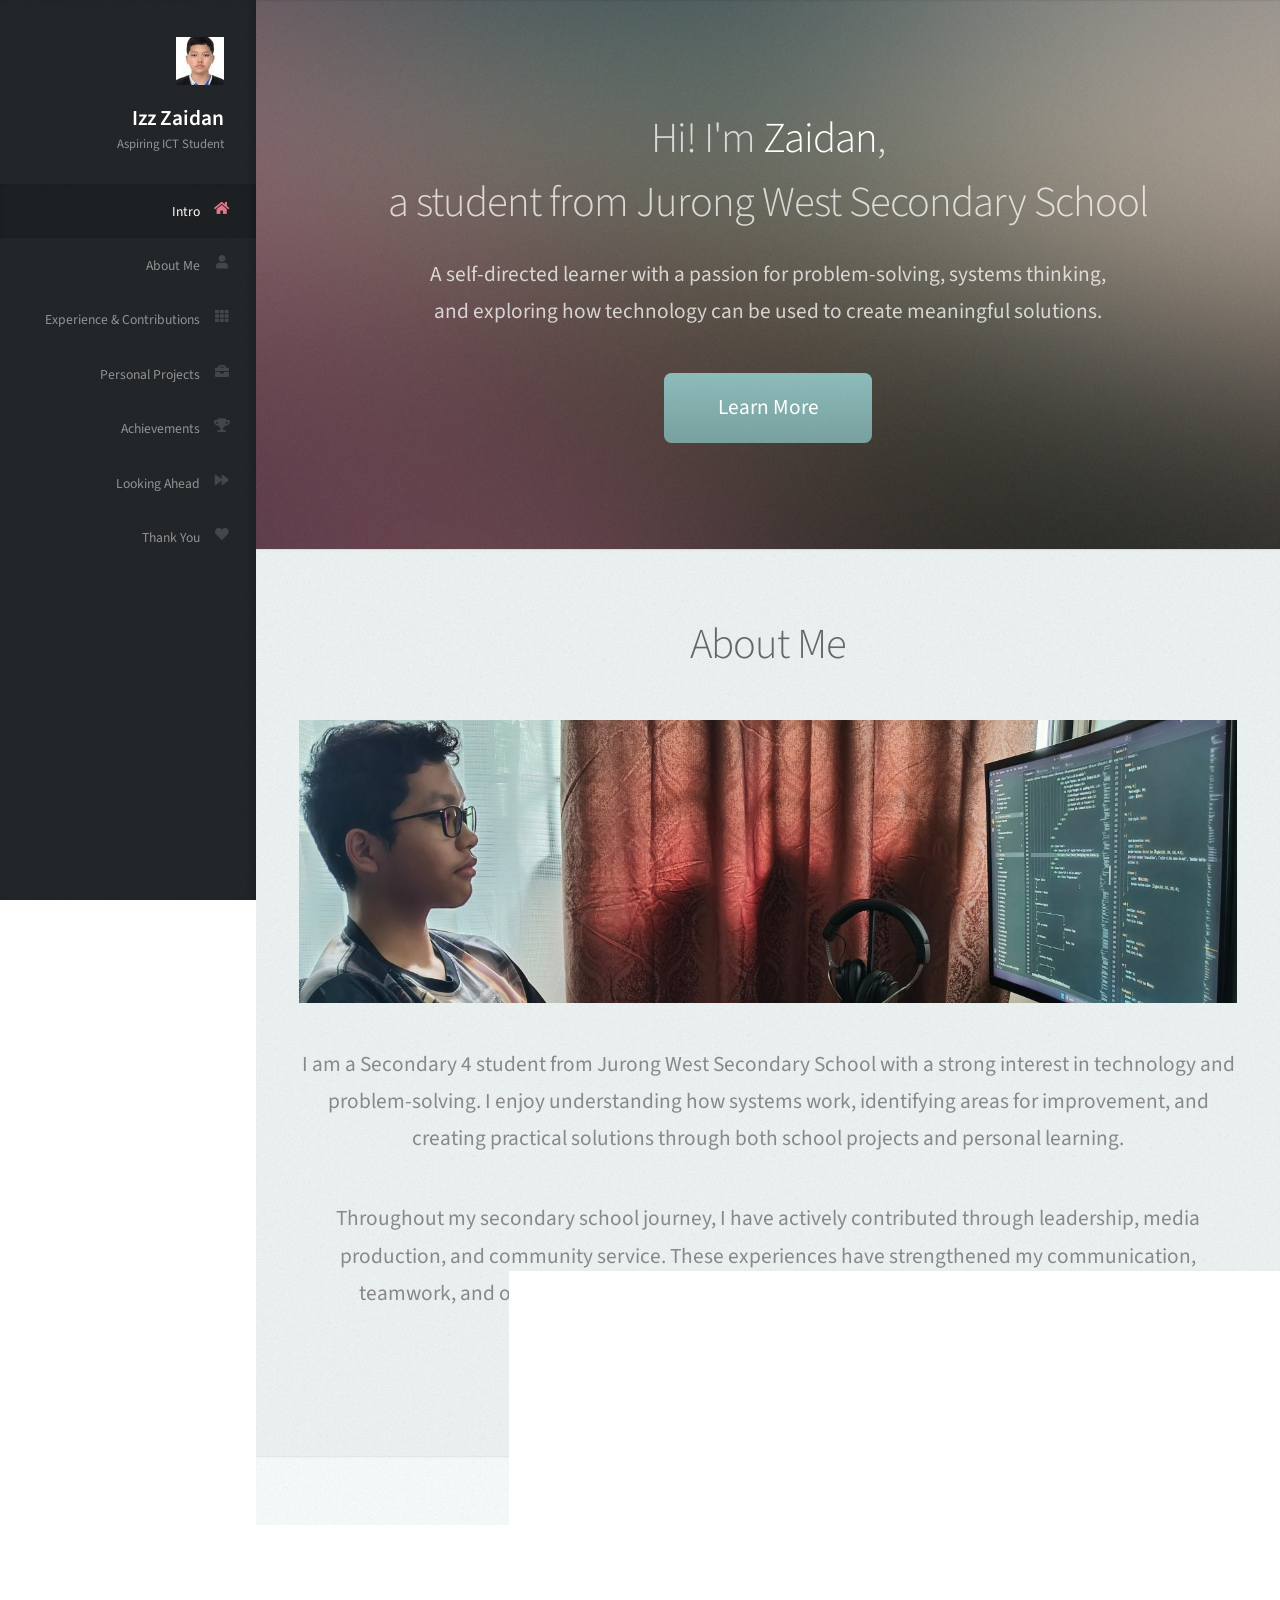
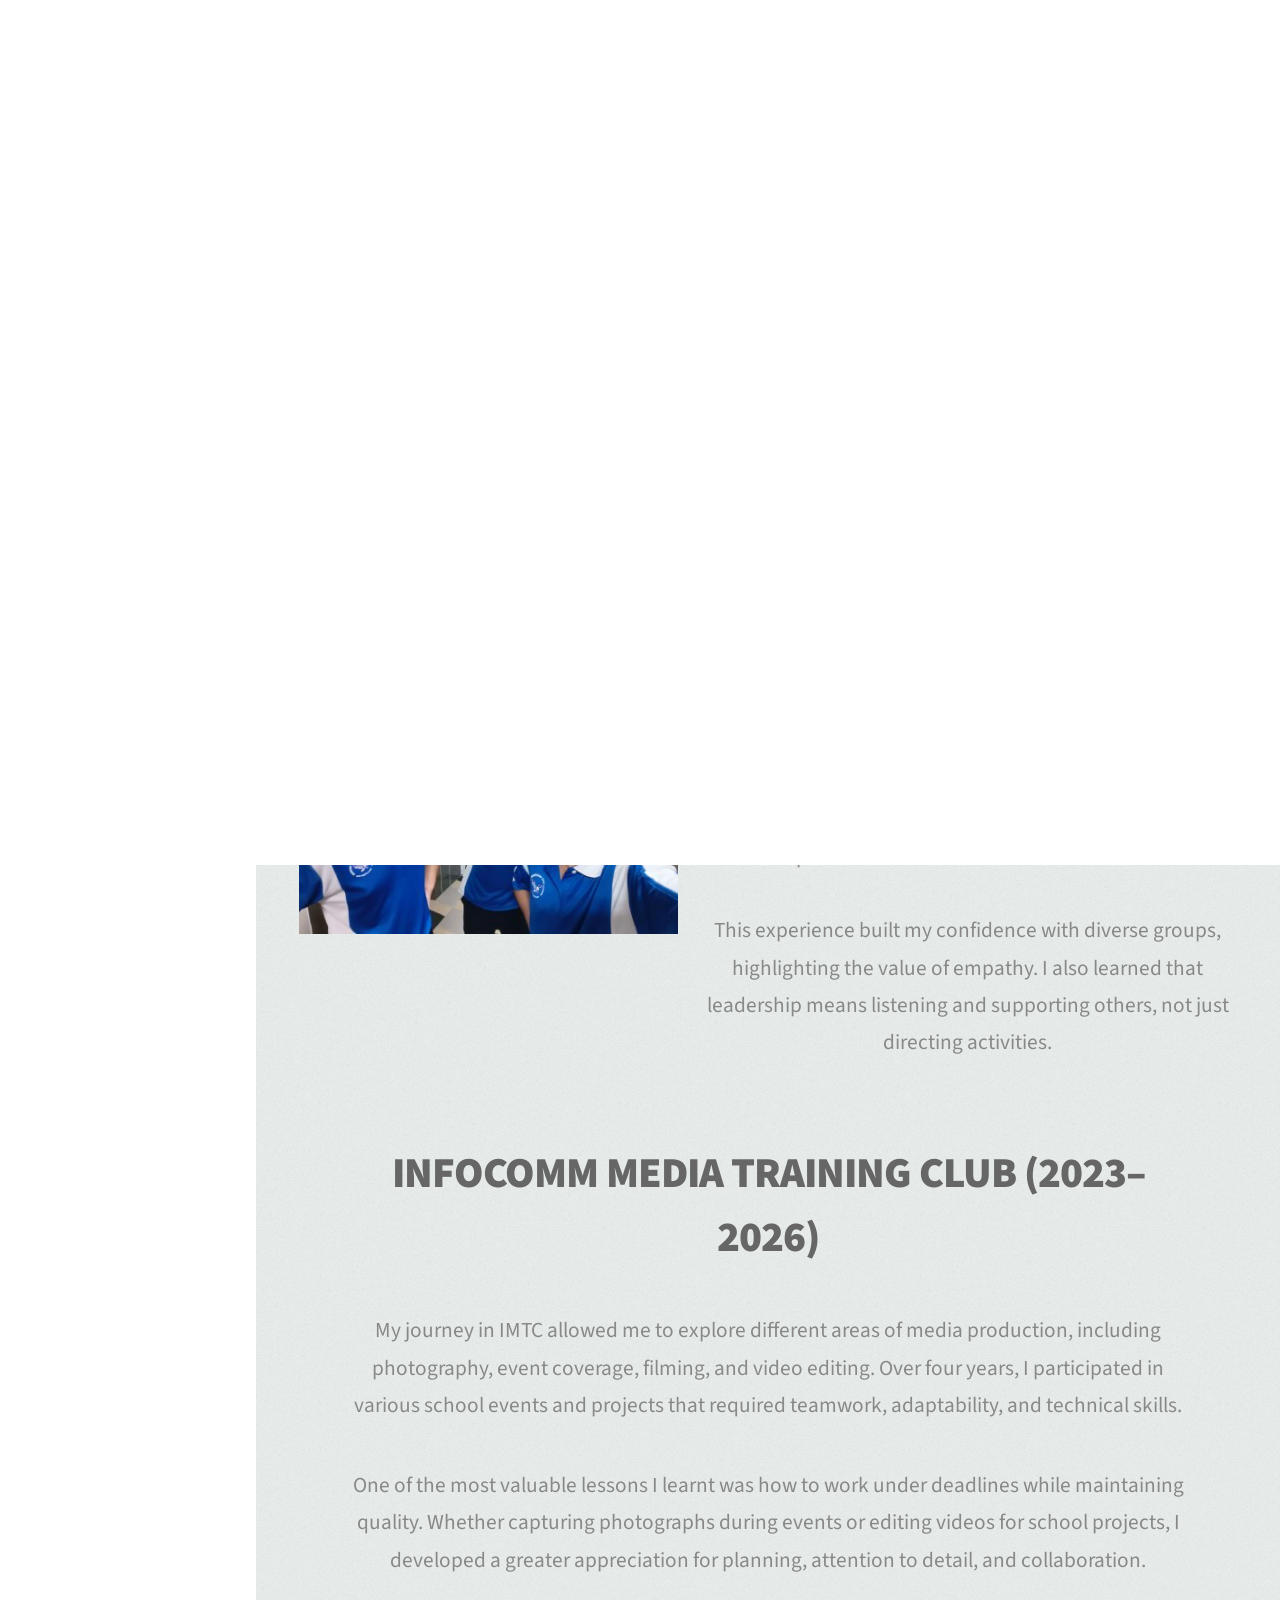
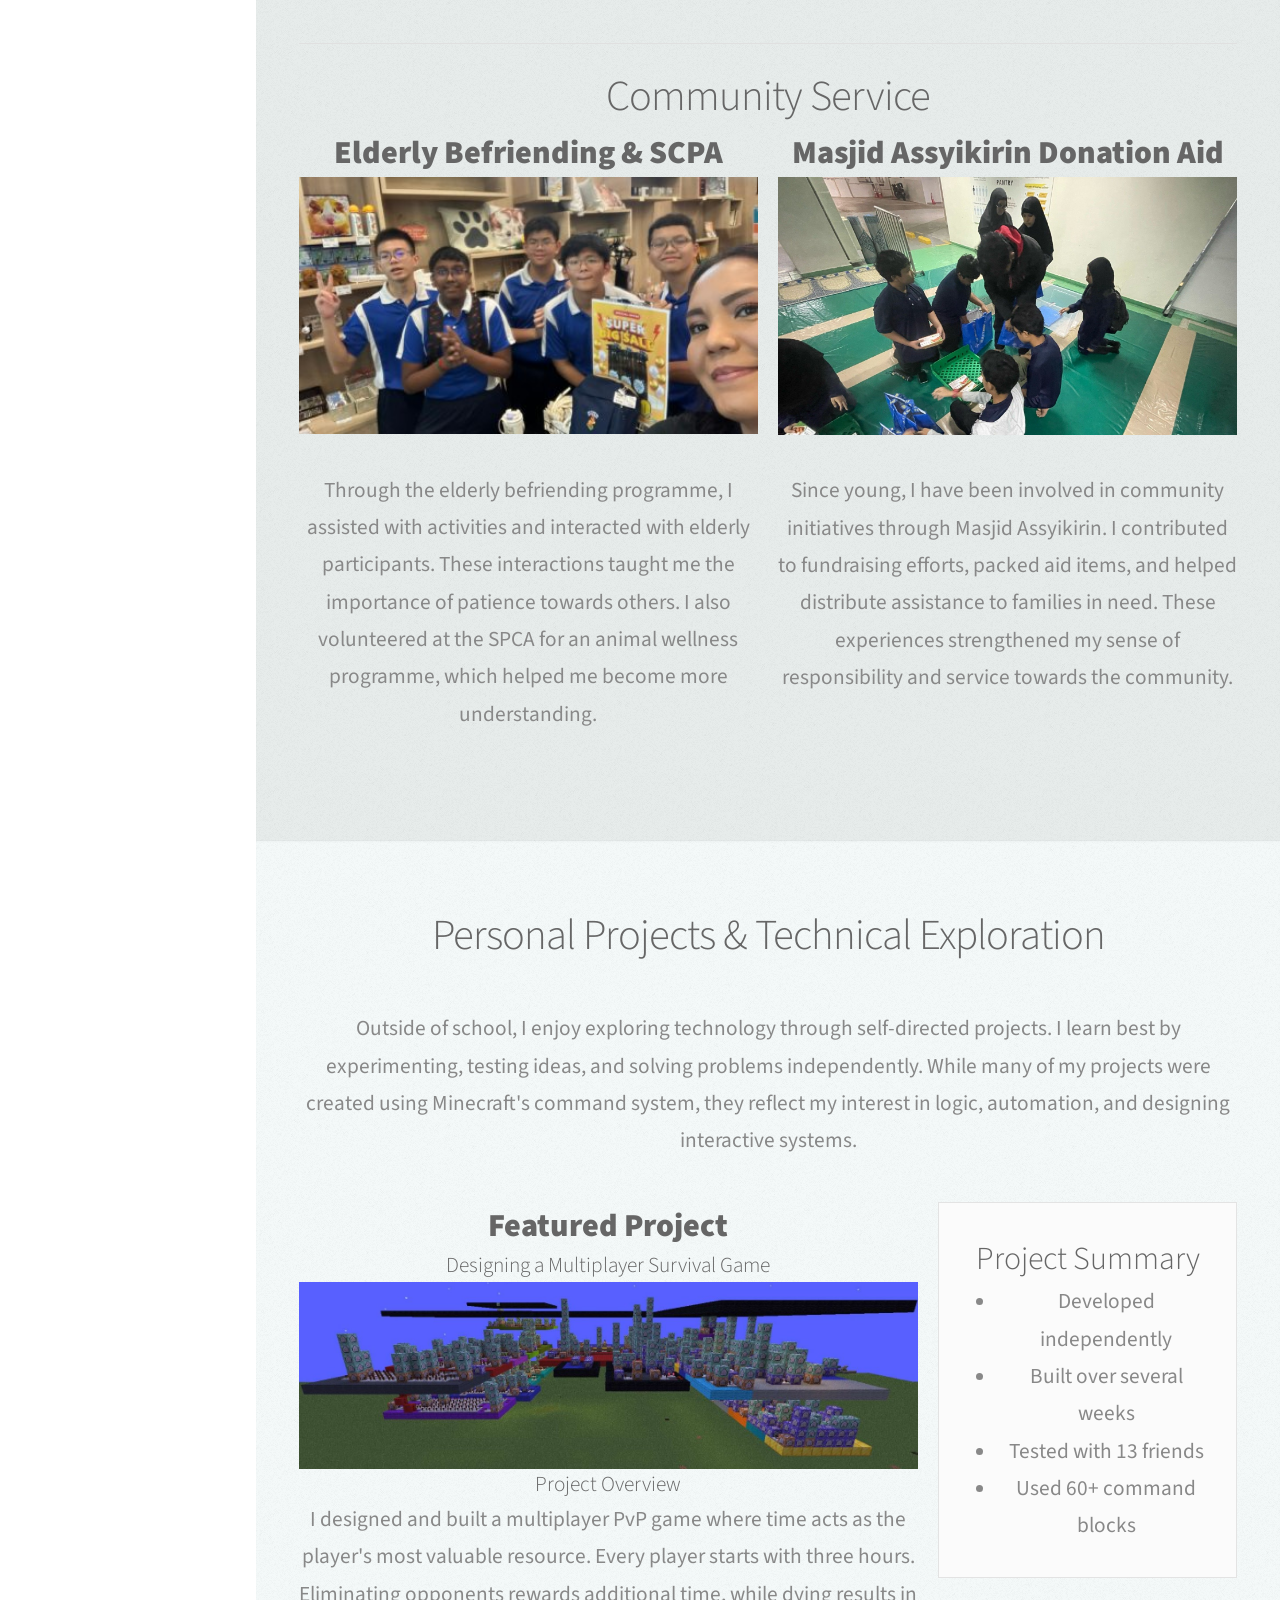
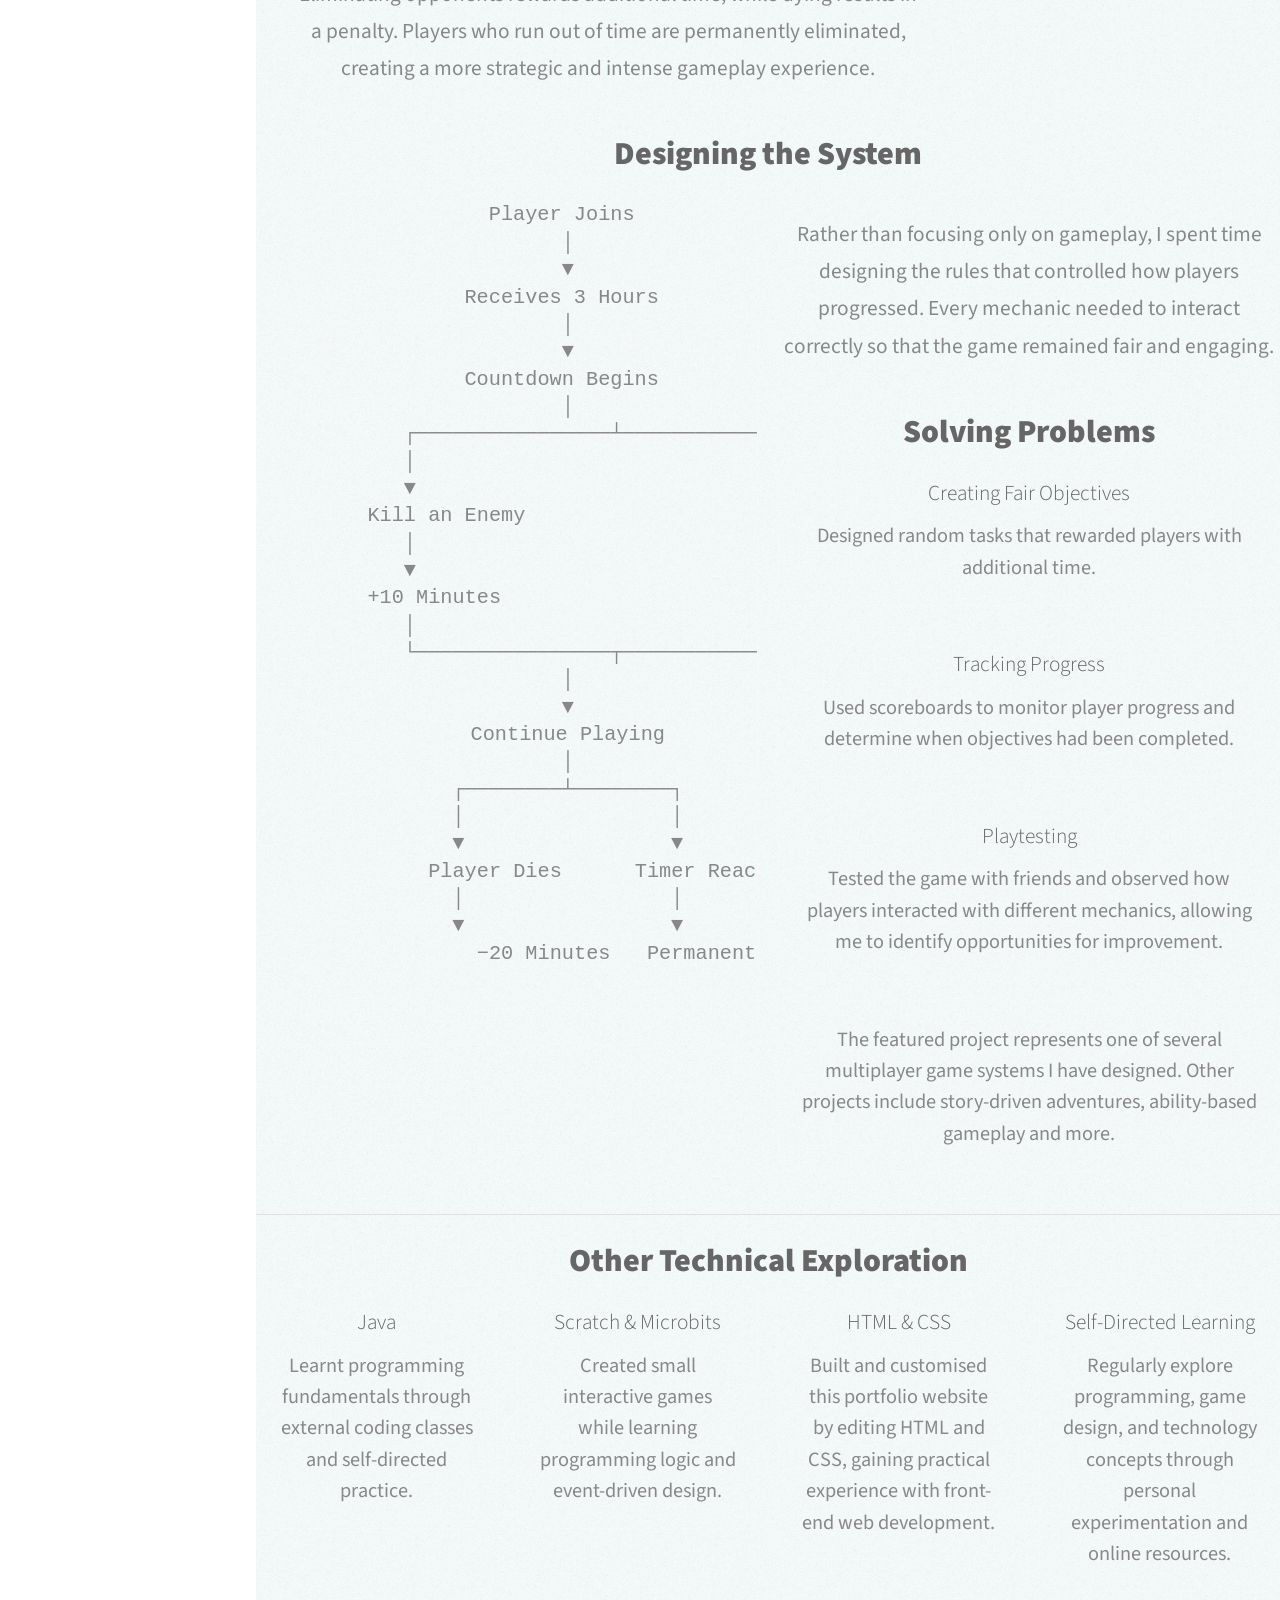
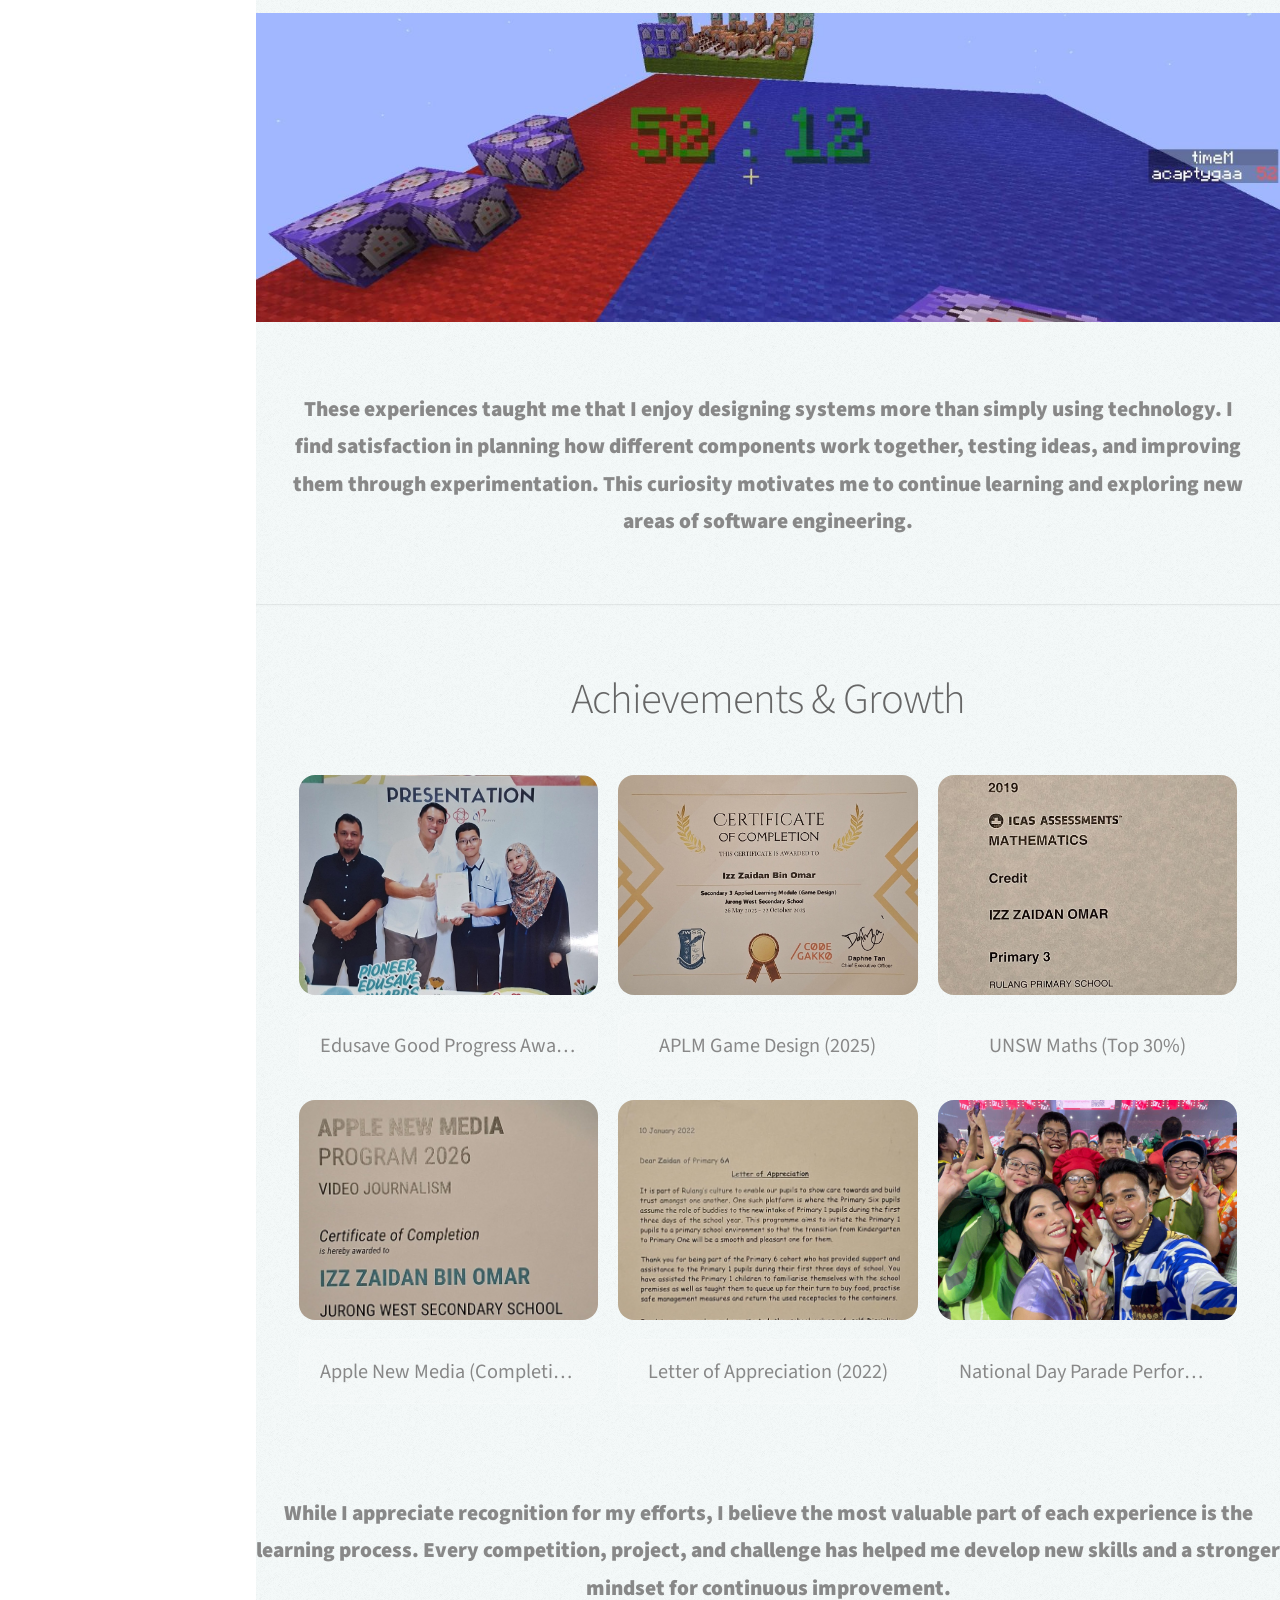
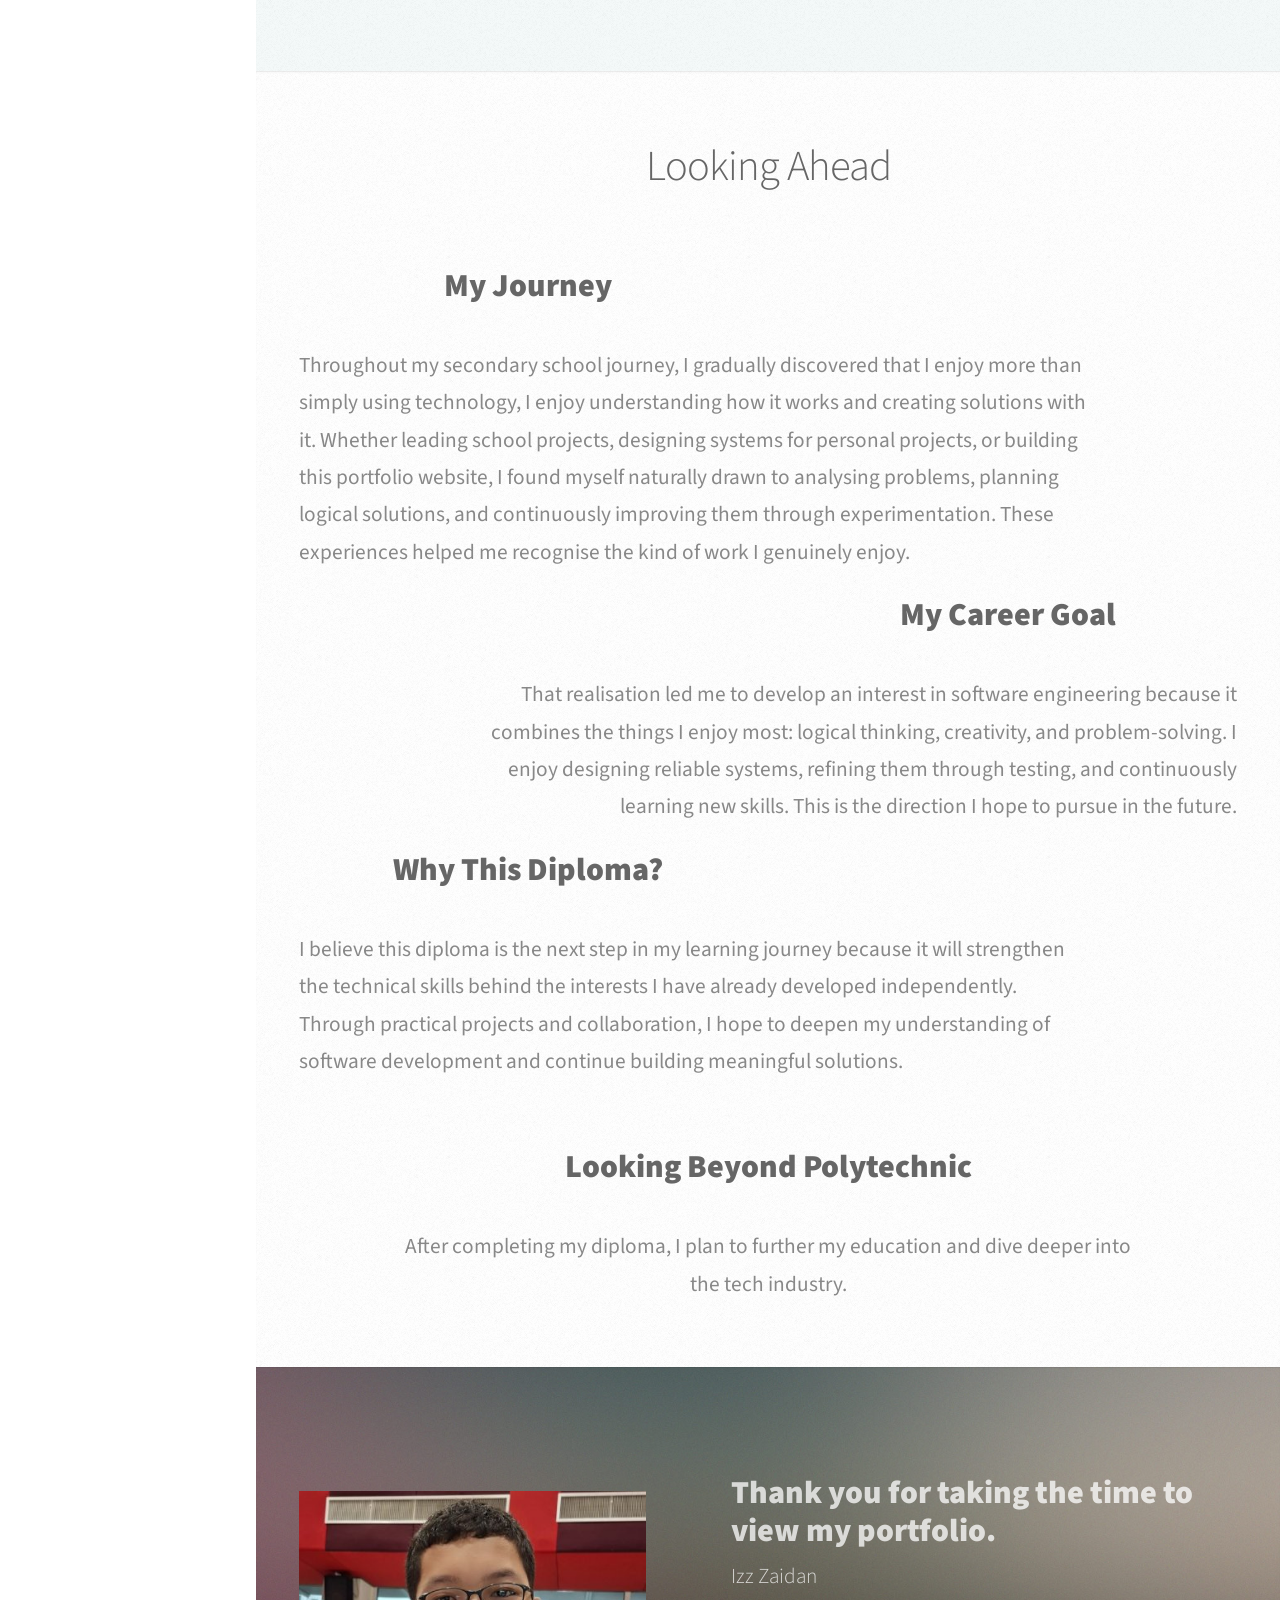
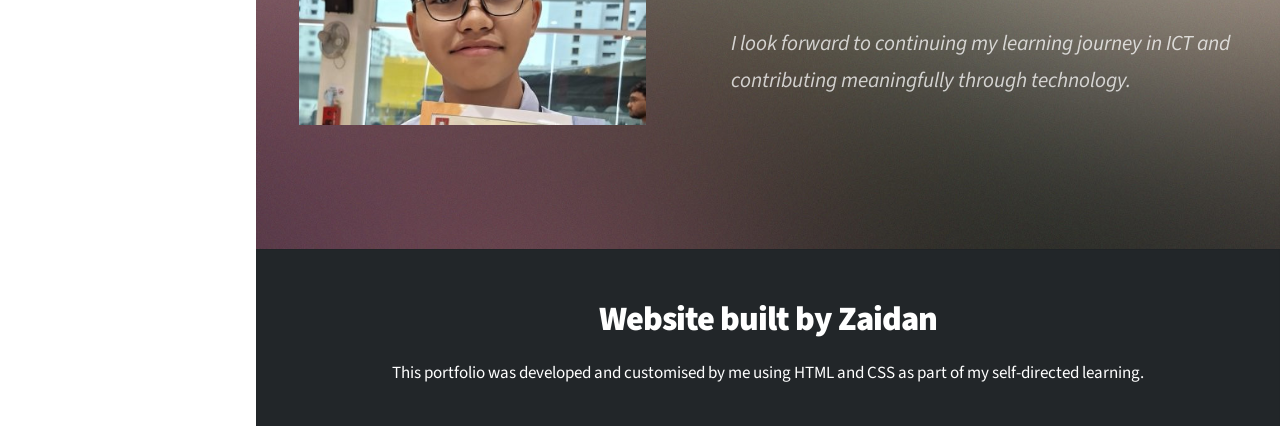
==== index.html @ c5996e10 "Finished" ====
﻿<!DOCTYPE HTML>
<!--
	Prologue by HTML5 UP
	html5up.net | @ajlkn
	Free for personal and commercial use under the CCA 3.0 license (html5up.net/license)
-->
<html>
	<head>
		<title>MY JWSS PORTFOLIO</title>
		<meta charset="utf-8" />
		<meta name="viewport" content="width=device-width, initial-scale=1, user-scalable=no" />
		<link rel="stylesheet" href="assets/css/main.css" />
	</head>
	<body class="is-preload">

		<!-- Header -->
			<div id="header">

				<div class="top">

					<!-- Logo -->
						<div id="logo">
							<span class="image avatar48"><img src="images/avatar.jpg" alt="" /></span>
							<h1 id="title">Izz Zaidan</h1>
							<p>Aspiring ICT Student</p>
						</div>

					<!-- Nav -->
						<nav id="nav">
							<ul>
								<li><a href="#top" id="top-link"><span class="icon solid fa-home">Intro</span></a></li>
								<li><a href="#about" id="about-link"><span class="icon solid fa-user">About Me</span></a></li>
								<li><a href="#experiences" id="experiences-link"><span class="icon solid fa-th">Experience & Contributions</span></a></li>
								<li><a href="#personal-projects" id="personal-projects-link"><span class="icon solid fa-briefcase">Personal Projects</span></a></li>
								<li><a href="#achievements" id="achievements-link"><span class="icon solid fa-trophy">Achievements</span></a></li>
							<li><a href="#why-computing" id="looking-ahead-link"><span class="icon solid fa-forward">Looking Ahead</span></a></li>
							<li><a href="#closing" id="closing-link"><span class="icon solid fa-heart">Thank You</span></a></li>
							</ul>
						</nav>

				</div>

				<div class="bottom">

					<!-- Social Icons -->
						<ul class="icons">
						</ul>

				</div>

			</div>

		<!-- Main -->
			<div id="main">

				<!-- Intro -->
					<section id="top" class="one dark cover">
						<div class="container">

							<header>
								<h2 class="alt">Hi! I'm <strong>Zaidan</strong>,<br /> a student from Jurong West Secondary School</h2>
								
								<p>A self-directed learner with a passion for problem-solving, systems thinking,<br />
								 and exploring how technology can be used to create meaningful solutions.</p>
							</header>

							<footer>
								<a href="#about" class="button scrolly">Learn More</a>
							</footer>

						</div>
					</section>

				<!-- About Me -->
					<section id="about" class="three">
						<div class="container">

							<header>
								<h2>About Me</h2>
							</header>

							<div class="image featured"><img src="images/aboutmee.jpg" alt="" /></div>

							<p>I am a Secondary 4 student from Jurong West Secondary School with a strong interest in technology and problem-solving.
								I enjoy understanding how systems work, identifying areas for improvement, and creating practical solutions
								through both school projects and personal learning.</p>
							<p>Throughout my secondary school journey, I have actively contributed through leadership,
								media production, and community service. These experiences have strengthened my
								communication, teamwork, and organisational skills while reinforcing the importance of
								taking initiative and continuously learning.</p>

						</div>
					</section>

									<!-- Strengths -->
					<section id="My Key Strengths" class="two">
						<div class="container">

							<header>
								<h2>How I Work</h2>
							</header>

							<p>I am a systematic problem solver and systems thinker who enjoys analyzing challenges to optimize processes.
								I actively take initiative, lead collaboratively, and communicate effectively to achieve shared goals.
								As a self-directed learner, I independently pick up new skills and view challenges as opportunities to adapt, grow, and improve.</p>

						<div class="strength-list">
							<div class="strength-card">
								<span class="icon solid fa-lightbulb strength-icon"></span>
								<h3>I Build to Learn</h3>
								<p>I learn best by creating projects rather than simply reading about them. Building games, experimenting with programming, and developing this portfolio have taught me to improve ideas through testing and iteration.</p>
							</div>

							<div class="strength-card">
								<span class="icon solid fa-code strength-icon"></span>
								<h3>Systems Thinking</h3>
								<p>I enjoy breaking complex problems into smaller parts and designing systems where each component works together reliably. This mindset is reflected in both my personal projects and school work.</p>
							</div>

							<div class="strength-card">
								<span class="icon solid fa-users strength-icon"></span>
								<h3>Collaborative Leadership</h3>
								<p>Leading parts of the Anti-Bullying Campaign and serving as a Peer Support Leader taught me that good leadership is about communicating clearly, listening to others, and helping the team succeed.</p>
							</div>

							<div class="strength-card">
								<span class="icon solid fa-book strength-icon"></span>
								<h3>Continuous Learning</h3>
								<p>When something interests me, I enjoy exploring it independently. I continually look for opportunities to expand my skills beyond the classroom.</p>
							</div>
						</div>
					</section>

				<!-- Experiences & Contributions  -->
					<section id="experiences" class="four">
						<div class="container">

							<header>
								<h2>Experiences & Contributions</h2>
							</header>

							<p>Beyond academics, I have actively contributed to my school and
								community through leadership,
								media production, and service initiatives.
								These experiences have strengthened my communication, teamwork,
								and problem-solving skills. </p>

							<div class="row">
								<div class="col-4 col-12-mobile">
									<h3><span class="heavy">Anti-Bullying Campaign</span></h3>
									<p>I contributed end-to-end to this project. My work involved brainstorming, planning
										 and writing the script. <br /><br />
										I took on a leading role
										in acting and filming the scenes, before handling the video editing to refine the footage.
										Finally, I delivered the presentation. <br /> <br />This experience strengthened my leadership and project
										management skills while sharpening my communication and creativity.</p>
								</div>
								<div class="col-8 col-12-mobile">
										<br /><br />
										<video class="image fit" controls>
   									 <source src="images/videos/videopsl.mp4" type="video/mp4">
   									 Your browser does not support the video tag.
									</video>
								</div>
							</div>

							<div class="row">
								<div class="col-5 col-12-mobile">
										<div class="image fit"><img src="images/psls.jpg" alt="" /></div>
								</div>
								<div class="col-7 col-12-mobile">
									<h3><span class="heavy">Peer Support Leader</span></h3>
									<p>As a Peer Support Leader, I organised bonding activities
										and backed well-being initiatives.
										The role involved clear communication,
										boosting participation, and fostering a positive environment
										with classmates.
										<br /><br />
										This experience built my confidence with diverse groups,
										highlighting the value of empathy.
										I also learned that leadership means listening and supporting others,
										not just directing activities. 
								</div>
							</div>

				<!-- IMTC -->
					<section id="imtc" class="two">
						<div class="container">

							<header>
								<br />
								<h2><span class="heavy">INFOCOMM MEDIA TRAINING CLUB (2023–2026)</span></h2>
							</header>

							<p>My journey in IMTC allowed me to explore different areas of media production, including photography, event coverage, filming, and video editing. Over four years, I participated in various school events and projects that required teamwork, adaptability, and technical skills.</p>

							<p>One of the most valuable lessons I learnt was how to work under deadlines while maintaining quality. Whether capturing photographs during events or editing videos for school projects, I developed a greater appreciation for planning, attention to detail, and collaboration.</p>

						</div>
					</section>


							<hr style="margin: 1em 0; border: none; border-top: 1px solid #e0e0e0;" />

							<h2>Community Service</h2>

							<div class="row">
								<div class="col-6 col-12-mobile">
									<h3><span class="heavy">Elderly Befriending & SCPA</span></h3>
										<div class="image fit"><img src="images/scpa.jpg" alt="" /></div>
									<p><br />Through the elderly befriending programme, I assisted with activities and interacted with elderly participants.
										 These interactions taught me the importance of patience towards others. I also volunteered at the SPCA for an animal wellness programme, which helped me become more
										 understanding.</p>
								</div>
								<div class="col-6 col-12-mobile">
									<h3><span class="heavy">Masjid Assyikirin Donation Aid</span></h3>
										<div class="image fit"><img src="images/mad.jpeg" alt="" /></div>
									<p><br />Since young, I have been involved in community initiatives through Masjid Assyikirin. I contributed to fundraising efforts, packed aid items, and helped distribute assistance to families in need. These experiences strengthened my sense of responsibility and service towards the community.</p>
								</div>
							</div>

						</div>
					</section>

				<!-- Personal Projects & Technical Exploration -->
					<section id="personal-projects" class="two">
						<div class="container">

							<header>
								<h2>Personal Projects & Technical Exploration</h2>
							</header>

							<p>Outside of school, I enjoy exploring technology through self-directed projects.
								I learn best by experimenting, testing ideas, and solving problems independently.
								While many of my projects were created using Minecraft's command system, they reflect my interest in logic,
								automation, and designing interactive systems.</p>

							<div class="row">
								<div class="col-8 col-12-mobile">
									<h3><span class="heavy">Featured Project</span></h3>
									<h4>Designing a Multiplayer Survival Game</h4>
										<div class="image fit"><img src="images/featured.jpg" alt="Gameplay screenshot" /></div>
									<h4>Project Overview</h4>
									<p>I designed and built a multiplayer PvP game where time acts as the player's most valuable resource. Every player starts with three hours. Eliminating opponents rewards additional time, while dying results in a penalty. Players who run out of time are permanently eliminated, creating a more strategic and intense gameplay experience.</p>
								</div>
								<div class="col-4 col-12-mobile">
									<div style="border: 1px solid rgba(128,128,128,0.2); padding: 1.5em; background: #fbfbfb;">
										<h3>Project Summary</h3>
										<ul style="margin: 0; padding-left: 1.25em; list-style-type: disc;">
											<li>Developed independently</li>
											<li>Built over several weeks</li>
											<li>Tested with 13 friends</li>
											<li>Used 60+ command blocks</li>
										</ul>
									</div>
								</div>
							</div>

						</div>

						<div class="row">
							<div class="col-12" style="text-align:center;">
								<h3><span class="heavy">Designing the System</span></h3>
							</div>
						</div>
						<div class="row">
							<div class="col-6 col-12-mobile">
								<pre class="diagram-box">
	 Player Joins
	  │
	  ▼
	 Receives 3 Hours
	  │
	  ▼
	 Countdown Begins
	  │
	  ┌────────────────┴────────────────┐
	  │                                 │
	  ▼                                 ▼
       Kill an Enemy                     Complete Task
	  │                                 │
	  ▼                                 ▼
       +10 Minutes                         Bonus Time
	  │                                 │
	  └────────────────┬────────────────┘
          │
          ▼
          Continue Playing
	  │
          ┌────────┴────────┐
	  │                 │
	  ▼                 ▼
	    Player Dies      Timer Reaches 0
	  │                 │
	  ▼                 ▼
	        −20 Minutes   Permanent Elimination

								</pre>
							</div>
							<div class="col-6 col-12-mobile">
								<p><br />Rather than focusing only on gameplay, I spent time designing the rules that controlled how players progressed. Every mechanic needed to interact correctly so that the game remained fair and engaging.</p>
								<h3><span class="heavy">Solving Problems</span></h3>
								<div class="mini-card">
									<h4>Creating Fair Objectives</h4>
									<p>Designed random tasks that rewarded players with additional time.</p>
								</div>
								<div class="mini-card">
									<h4>Tracking Progress</h4>
									<p>Used scoreboards to monitor player progress and determine when objectives had been completed.</p>
								</div>
								<div class="mini-card">
									<h4>Playtesting</h4>
									<p>Tested the game with friends and observed how players interacted with different mechanics, allowing me to identify opportunities for improvement.</p>
								</div>
								<div class="mini-card">
									<p>The featured project represents one of several multiplayer game systems I have designed. Other projects include story-driven adventures, ability-based gameplay and more.</p>
								</div>
							</div>
						</div>
							<hr style="margin: 1em 0; border: none; border-top: 1px solid #e0e0e0;" />
					<div class="row">
						<div class="col-12">
							<h3><span class="heavy">Other Technical Exploration</span></h3>
						</div>
					</div>
					<div class="row">
						<div class="col-3 col-12-mobile">
							<div class="mini-card">
								<h4>Java</h4>
								<p>Learnt programming fundamentals through external coding classes and self-directed practice.</p>
							</div>
						</div>
						<div class="col-3 col-12-mobile">
							<div class="mini-card">
								<h4>Scratch & Microbits   </h4>
								<p>Created small interactive games while learning programming logic and event-driven design.</p>
							</div>
						</div>
						<div class="col-3 col-12-mobile">
							<div class="mini-card">
								<h4>HTML & CSS</h4>
								<p>Built and customised this portfolio website by editing HTML and CSS, gaining practical experience with front-end web development.</p>
							</div>
						</div>
						<div class="col-3 col-12-mobile">
							<div class="mini-card">
								<h4>Self-Directed Learning</h4>
								<p>Regularly explore programming, game design, and technology concepts through personal experimentation and online resources.</p>
							</div>
						</div>
					</div>
					<div class="row">
						<div class="col-12">
							<div class="image fit">
								<img src="images/tech.jpg" alt="Technical exploration placeholder" />
							</div>
							</div>
						</div>
						<div class="row">
							<div class="col-12" style="text-align:center;">
								<br />
								<span class="heavy"><p style="display:inline-block; max-width:970px; text-align:center; margin:1.5em auto 0;">These experiences taught me that I enjoy designing systems more than simply using technology. I find satisfaction in planning how different components work together, testing ideas, and improving them through experimentation. This curiosity motivates me to continue learning and exploring new areas of software engineering.</p></span>
							</div>
						</div>
					</section>

				<!-- Achievements & Recognition -->
					<section id="achievements" class="two">
						<div class="container">

							<header>
								<h2>Achievements & Growth</h2>
							</header>

							<div class="row achievement-row">
								<div class="col-4 col-12-mobile achievement-block">
									<div class="achievement-hero image fit">
										<img src="images/picedu.jpeg" alt="Achievement placeholder" />
									</div>
									<div class="achievement-note">Edusave Good Progress Award (2025)</div>
								</div>
								<div class="col-4 col-12-mobile achievement-block">
									<div class="achievement-hero image fit">
										<img src="images/picaplm.jpeg" alt="Achievement placeholder" />
									</div>
									<div class="achievement-note">APLM Game Design (2025)</div>
								</div>
								<div class="col-4 col-12-mobile achievement-block">
									<div class="achievement-hero image fit">
										<img src="images/unsw.jpeg" alt="Achievement placeholder" />
									</div>
									<div class="achievement-note">UNSW Maths (Top 30%)</div>
								</div>
							</div>

							<div class="row achievement-row">
								<div class="col-4 col-12-mobile achievement-block">
									<div class="achievement-hero image fit">
										<img src="images/APPLE.jpeg" alt="Achievement placeholder" />
									</div>
									<div class="achievement-note">Apple New Media (Completion)</div>
								</div>
								<div class="col-4 col-12-mobile achievement-block">
									<div class="achievement-hero image fit">
										<img src="images/rulang.jpeg" alt="Achievement placeholder" />
									</div>
									<div class="achievement-note">Letter of Appreciation (2022)</div>
								</div>
								<div class="col-4 col-12-mobile achievement-block">
									<div class="achievement-hero image fit">
										<img src="images/picndp.jpg" alt="Achievement placeholder" />
									</div>
									<div class="achievement-note">National Day Parade Performer (2024)</div>
								</div>
							</div>

						</div>
					<br />
					<span class="heavy"><p style="display:inline-block; max-width:1200px; text-align:center; margin:1.5em auto 0;">While I appreciate recognition for my efforts, I believe the most valuable part of each experience is the learning process. Every competition, project, and challenge has helped me develop new skills and a stronger mindset for continuous improvement.</p></span>

					</section>

				<!-- Why Computing? -->
					<section id="why-computing" class="five	">
						<div class="container">

							<header>
								<h2>Looking Ahead</h2>
							</header>

							<div class="row">
								<div class="col-12 col-12-mobile">
							<div class="row" style="margin-top: 0em;">
								<div class="col-6 col-12-mobile" style="text-align: center;">
									<h3><span class="heavy">My Journey</span></h3><br />
								</div>
								<div class="col-6 col-12-mobile"></div>
							</div>
									<p style="text-align: left; margin: 0; width: 85%;">Throughout my secondary school journey, I gradually discovered that
										I enjoy more than simply using technology, I enjoy understanding how
										it works and creating solutions with it. Whether leading school projects,
										 designing systems for personal projects, or building this portfolio website,
										 I found myself naturally drawn to analysing problems, planning logical solutions,
										 and continuously improving them through experimentation. These experiences helped me recognise
										 the kind of work I genuinely enjoy. </p>
								</div>
							</div>

							<!-- 1. Header Row (Kept exactly in its original position) -->
							<div class="row" style="margin-top: 0em;">
								<div class="col-6 col-12-mobile"></div>
								<div class="col-6 col-12-mobile" style="text-align: center;">
									<h3><span class="heavy">My Career Goal</span></h3><br />
								</div>
							</div>

							<div class="row">
								<div class="col-2 col-12-mobile"></div>
								
								<div class="col-10 col-12-mobile">
									<p style="text-align: right; margin: 0 0 0 auto; width: 100%;">
							That realisation led me to develop an interest in software engineering	
							because it combines the things I enjoy most: logical thinking, creativity,
							and problem-solving. I enjoy designing reliable systems, refining them through testing,
							and continuously learning new skills. This is the direction I hope to pursue in the future.
									</p>
								</div>
							</div>
							<div class="row" style="margin-top: 0em;">
								<div class="col-6 col-12-mobile" style="text-align: center;">
									<h3><span class="heavy">Why This Diploma?</span></h3><br />
								</div>
								<div class="col-6 col-12-mobile"></div>
							</div>

							<div class="row">
								<div class="col-12 col-12-mobile">
									<p style="text-align: left; margin: 0; width: 85%;">I believe this diploma is the
										next step in my learning journey because it will strengthen the technical skills
										behind the interests I have already developed independently. Through practical projects
										and collaboration, I hope to deepen my understanding of software development and continue
										building meaningful solutions.</p>
								</div>
							</div>

							<div class="row" style="margin-top: 2em;">
								<div class="col-12 col-12-mobile" style="text-align: center;">
									<h3><span class="heavy">Looking Beyond Polytechnic</span></h3><br />
								</div>
							</div>

							<div class="row">
								<div class="col-12 col-12-mobile" style="text-align: center;">
									<p style="margin: 0 auto; width: 80%;">After completing my diploma, I plan to further my education and dive deeper into the tech industry.
									</p>
								</div>
							</div>

						</div>
					</section>

				<!-- Closing Note -->
				<section id="closing" class="one dark cover">
					<div class="container">
						<div class="row" style="align-items: center;">
							
							<!-- Left Side: Image Column (col-5) -->
							<!-- Using padding-right to create a clean gap between the image and text -->
							<div class="col-5 col-12-mobile" style="padding-right: 1.5em;">
									<div class="image fit"><img src="images/thanks.jpg" alt="Closing placeholder" /></div>
							</div>

							<!-- Right Side: Text Column (col-7) -->
							<!-- Set to text-align: left with padding-left for a clean layout layout look -->
							<div class="col-7 col-12-mobile" style="text-align: left; padding-left: 2.5em;">
								<h3 style="line-height: 1.2; margin: 0;"><span class="heavy">Thank you for taking the time to view my portfolio.</span></h3>
								<h4 style="margin-top: 0.5em;">Izz Zaidan</h4>
								<p style="margin-top: 1.5em; font-style: italic;">I look forward to continuing my learning journey in ICT and contributing meaningfully through technology.</p>
							</div>
						</div>
					</div>
				</section>

			
				<!-- Footer -->
<!-- Added inline padding styles directly to the footer wrapper to force the gap to shrink -->
<!-- background-color changes the wrapper box; color changes the text elements inside it -->
<div id="footer" style="background-color: #222629 !important; color: #ffffff !important; padding-top: 3em; padding-bottom: 2em !important; margin: 0;">

	<!-- Credits -->
	<div class="container" style="padding: 0; margin: 0 auto;">
		<ul class="credits" style="margin: 0; padding: 0; list-style: none; text-align: center;">
			<li style="margin: 0; padding: 0;">
				<!-- Inherits the parent color automatically -->
				<h2 style="color: inherit; margin: 0 0 0.4em 0; line-height: 1.2;"><span class="heavy">Website built by Zaidan</span></h2>
				<p style="color: inherit; margin: 0; padding: 0;">This portfolio was developed and customised by me using HTML and CSS as part of my self-directed learning.</p>
			</li>
		</ul>
	</div>

</div>


			</div>

		<!-- Scripts -->
			<script src="assets/js/jquery.min.js"></script>
			<script src="assets/js/jquery.scrolly.min.js"></script>
			<script src="assets/js/jquery.scrollex.min.js"></script>
			<script src="assets/js/browser.min.js"></script>
			<script src="assets/js/breakpoints.min.js"></script>
			<script src="assets/js/util.js"></script>
			<script src="assets/js/main.js"></script>

	</body>
</html>
---- assets/css/main.css ----
@import url("fontawesome-all.min.css");
@import url("https://fonts.googleapis.com/css?family=Source+Sans+Pro:300,300italic,400,600");

/*
	Prologue by HTML5 UP
	html5up.net | @ajlkn
	Free for personal and commercial use under the CCA 3.0 license (html5up.net/license)
*/

html, body, div, span, applet, object,
iframe, h1, h2, h3, h4, h5, h6, p, blockquote,
pre, a, abbr, acronym, address, big, cite,
code, del, dfn, em, img, ins, kbd, q, s, samp,
small, strike, strong, sub, sup, tt, var, b,
u, i, center, dl, dt, dd, ol, ul, li, fieldset,
form, label, legend, table, caption, tbody,
tfoot, thead, tr, th, td, article, aside,
canvas, details, embed, figure, figcaption,
footer, header, hgroup, menu, nav, output, ruby,
section, summary, time, mark, audio, video {
	margin: 0;
	padding: 0;
	border: 0;
	font-size: 100%;
	font: inherit;
	vertical-align: baseline;}

article, aside, details, figcaption, figure,
footer, header, hgroup, menu, nav, section {
	display: block;}

body {
	line-height: 1;
}

ol, ul {
	list-style: none;
}

blockquote, q {
	quotes: none;
}

	blockquote:before, blockquote:after, q:before, q:after {
		content: '';
		content: none;
	}

table {
	border-collapse: collapse;
	border-spacing: 0;
}

body {
	-webkit-text-size-adjust: none;
}

mark {
	background-color: transparent;
	color: inherit;
}

input::-moz-focus-inner {
	border: 0;
	padding: 0;
}

input, select, textarea {
	-moz-appearance: none;
	-webkit-appearance: none;
	-ms-appearance: none;
	appearance: none;
}

/* Basic */

	html {
		box-sizing: border-box;
	}

	*, *:before, *:after {
		box-sizing: inherit;
	}
	

	body {
		background: #fff;
		font-family: 'Source Sans Pro', sans-serif;
		font-size: 19pt;
		font-weight: 400;
		line-height: 1.75em;
		color: #888;
	}

		body.is-preload *, body.is-preload *:before, body.is-preload *:after {
			-moz-animation: none !important;
			-webkit-animation: none !important;
			-ms-animation: none !important;
			animation: none !important;
			-moz-transition: none !important;
			-webkit-transition: none !important;
			-ms-transition: none !important;
			transition: none !important;
		}

	input, textarea, select {
		font-family: 'Source Sans Pro', sans-serif;
		font-size: 19pt;
		font-weight: 300;
		line-height: 1.75em;
		color: #888;
	}

	h1, h2, h3, h4, h5, h6 {
		font-weight: 300;
		color: #666;
		line-height: 1.5em;
	}

	h1 a, h2 a, h3 a, h4 a, h5 a, h6 a {
		color: inherit;
		text-decoration: none;
	}

		h1 a strong, h2 a strong, h3 a strong, h4 a strong, h5 a strong, h6 a strong {
			color: #333;
		}

	h2 {
		font-size: 2em;
		letter-spacing: -1px;
	}

		h2.alt {
			color: #888;
		}

			h2.alt strong {
				color: #666;
			}

	h3 {
		font-size: 1.5em;
	}

	header {
		margin: 0 0 2em 0;
	}

		header > p {
			margin: 1em 0 0 0;
		}

	footer {
		margin: 2em 0 0 0;
	}

	strong, b {
		font-weight: 300;
		color: #666;
	}

	.heavy {
		font-weight: 900;
	}

	.diagram-box {
		font-family: "Source Code Pro", monospace;
		font-size: 0.95em;
		white-space: pre;
		line-height: 1.35;
		background: rgba(255,255,255,0.08);
		border: 1px solid rgba(255,255,255,0.12);
		padding: 1.1em 1.25em;
		border-radius: 0.75em;
		overflow-x: auto;
		margin: 0 0 1em 0;
	}

	.mini-card {
		background: rgba(255,255,255,0.08);
		border: 1px solid rgba(255,255,255,0.12);
		border-radius: 0.75em;
		padding: 1em;
		margin-bottom: 1em;
	}

	.mini-card h4 {
		margin: 0 0 0.5em 0;
		font-size: 1em;
	}

	.strength-list {
		display: flex;
		flex-direction: column;
		gap: 1.25em;
		margin-top: 1.5em;
	}

	.strength-card {
		background: rgba(255,255,255,0.06);
		border: 1px solid rgba(255,255,255,0.14);
		border-radius: 0.9em;
		padding: 0.95em 1.25em;
		box-shadow: 0 0.075em 0.25em rgba(0,0,0,0.05);
		min-height: 0;
	}

	.strength-card h3 {
		margin: 0.45em 0 0.55em 0;
		font-size: 1.05em;
	}

	.strength-card p {
		margin: 0;
		font-size: 0.95em;
		line-height: 1.55;
		max-width: 100%;
	}

	.strength-icon {
		display: inline-block;
		font-size: 1.4em;
		line-height: 1;
		margin-bottom: 0.45em;
	}

	.mini-card p {
		margin: 0;
		font-size: 0.95em;
		line-height: 1.55;
	}

	.achievement-row {
		margin: 0 0 1em 0;
	}

	.achievement-block {
		padding: 0 1em;
		display: flex;
		flex-direction: column;
		justify-content: flex-start;
	}

	.achievement-hero img {
		height: 220px;
		width: 100%;
		object-fit: cover;
		border-radius: 0.75em;
	}

	.achievement-note {
		background: rgba(255,255,255,0.12);
		border: 1px solid rgba(255,255,255,0.18);
		border-radius: 0.85em;
		padding: 0.85em 1em;
		margin: 0.9em 0 0;
		width: 100%;
		font-size: 0.95em;
		line-height: 1.45;
		text-align: center;
	}

	.achievement-note {
		white-space: nowrap;
		overflow: hidden;
		text-overflow: ellipsis;
	}

	em, i {
		font-style: italic;
	}

	a {
		text-decoration: none;
		color: inherit;
		border-bottom: dotted 1px rgba(128, 128, 128, 0.5);
		-moz-transition: color 0.35s ease-in-out, border-bottom-color 0.35s ease-in-out;
		-webkit-transition: color 0.35s ease-in-out, border-bottom-color 0.35s ease-in-out;
		-ms-transition: color 0.35s ease-in-out, border-bottom-color 0.35s ease-in-out;
		transition: color 0.35s ease-in-out, border-bottom-color 0.35s ease-in-out;
		outline: 0;
	}

		a:hover {
			color: #E27689;
			border-bottom-color: rgba(255, 255, 255, 0);
		}

	.inline-link {
		color: #4a89dc;
		text-decoration: underline;
		border-bottom: none;
		font-weight: 600;
	}

	.inline-link:hover {
		color: #2f6fc4;
		border-bottom: none;
	}

	sub {
		position: relative;
		top: 0.5em;
		font-size: 0.8em;
	}

	sup {
		position: relative;
		top: -0.5em;
		font-size: 0.8em;
	}

	hr {
		border: 0;
		border-top: solid 1px #ddd;
	}

	blockquote {
		border-left: solid 0.5em #ddd;
		padding: 1em 0 1em 2em;
		font-style: italic;
	}

	p, ul, ol, dl, table {
		margin-bottom: 2em;
	}

	br.clear {
		clear: both;
	}

/* Container */

	.container {
		margin: 0 auto;
		max-width: 100%;
		width: 1400px;
	}

		@media screen and (min-width: 961px) and (max-width: 1880px) {

			.container {
				width: 1200px;
			}

		}

		@media screen and (min-width: 961px) and (max-width: 1620px) {

			.container {
				width: 960px;
			}

		}

		@media screen and (min-width: 961px) and (max-width: 1320px) {

			.container {
				width: 100%;
			}

		}

		@media screen and (max-width: 960px) {

			.container {
				width: 100%;
			}

		}

		@media screen and (max-width: 736px) {

			.container {
				width: 100%;
			}

		}

/* Row */

	.row {
		display: flex;
		flex-wrap: wrap;
		box-sizing: border-box;
		align-items: stretch;
	}

		.row > * {
			box-sizing: border-box;
		}

		.row.gtr-uniform > * > :last-child {
			margin-bottom: 0;
		}

		.row.aln-left {
			justify-content: flex-start;
		}

		.row.aln-center {
			justify-content: center;
		}

		.row.aln-right {
			justify-content: flex-end;
		}

		.row.aln-top {
			align-items: flex-start;
		}

		.row.aln-middle {
			align-items: center;
		}

		.row.aln-bottom {
			align-items: flex-end;
		}

		.row > .imp {
			order: -1;
		}

		.row > .col-1 {
			width: 8.33333%;
		}

		.row > .off-1 {
			margin-left: 8.33333%;
		}

		.row > .col-2 {
			width: 16.66667%;
		}

		.row > .off-2 {
			margin-left: 16.66667%;
		}

		.row > .col-3 {
			width: 25%;
		}

		.row > .off-3 {
			margin-left: 25%;
		}

		.row > .col-4 {
			width: 33.33333%;
		}

		.row > .off-4 {
			margin-left: 33.33333%;
		}

		.row > .col-5 {
			width: 41.66667%;
		}

		.row > .off-5 {
			margin-left: 41.66667%;
		}

		.row > .col-6 {
			width: 50%;
		}

		.row > .off-6 {
			margin-left: 50%;
		}

		.row > .col-7 {
			width: 58.33333%;
		}

		.row > .off-7 {
			margin-left: 58.33333%;
		}

		.row > .col-8 {
			width: 66.66667%;
		}

		.row > .off-8 {
			margin-left: 66.66667%;
		}

		.row > .col-9 {
			width: 75%;
		}

		.row > .off-9 {
			margin-left: 75%;
		}

		.row > .col-10 {
			width: 83.33333%;
		}

		.row > .off-10 {
			margin-left: 83.33333%;
		}

		.row > .col-11 {
			width: 91.66667%;
		}

		.row > .off-11 {
			margin-left: 91.66667%;
		}

		.row > .col-12 {
			width: 100%;
		}

		.row > .off-12 {
			margin-left: 100%;
		}

		.row.gtr-0 {
			margin-top: 0px;
			margin-left: 0px;
		}

			.row.gtr-0 > * {
				padding: 0px 0 0 0px;
			}

			.row.gtr-0.gtr-uniform {
				margin-top: 0px;
			}

				.row.gtr-0.gtr-uniform > * {
					padding-top: 0px;
				}

		.row.gtr-25 {
			margin-top: -10px;
			margin-left: -10px;
		}

			.row.gtr-25 > * {
				padding: 10px 0 0 10px;
			}

			.row.gtr-25.gtr-uniform {
				margin-top: -10px;
			}

				.row.gtr-25.gtr-uniform > * {
					padding-top: 10px;
				}

		.row.gtr-50 {
			margin-top: -20px;
			margin-left: -20px;
		}

			.row.gtr-50 > * {
				padding: 20px 0 0 20px;
			}

			.row.gtr-50.gtr-uniform {
				margin-top: -20px;
			}

				.row.gtr-50.gtr-uniform > * {
					padding-top: 20px;
				}

		.row {
			margin-top: -40px;
			margin-left: -40px;
		}

			.row > * {
				padding: 40px 0 0 40px;
			}

			.row.gtr-uniform {
				margin-top: -40px;
			}

				.row.gtr-uniform > * {
					padding-top: 40px;
				}

		.row.gtr-150 {
			margin-top: -60px;
			margin-left: -60px;
		}

			.row.gtr-150 > * {
				padding: 60px 0 0 60px;
			}

			.row.gtr-150.gtr-uniform {
				margin-top: -60px;
			}

				.row.gtr-150.gtr-uniform > * {
					padding-top: 60px;
				}

		.row.gtr-200 {
			margin-top: -80px;
			margin-left: -80px;
		}

			.row.gtr-200 > * {
				padding: 80px 0 0 80px;
			}

			.row.gtr-200.gtr-uniform {
				margin-top: -80px;
			}

				.row.gtr-200.gtr-uniform > * {
					padding-top: 80px;
				}

		@media screen and (min-width: 961px) and (max-width: 1880px) {

			.row {
				display: flex;
				flex-wrap: wrap;
				box-sizing: border-box;
				align-items: stretch;
			}

				.row > * {
					box-sizing: border-box;
				}

				.row.gtr-uniform > * > :last-child {
					margin-bottom: 0;
				}

				.row.aln-left {
					justify-content: flex-start;
				}

				.row.aln-center {
					justify-content: center;
				}

				.row.aln-right {
					justify-content: flex-end;
				}

				.row.aln-top {
					align-items: flex-start;
				}

				.row.aln-middle {
					align-items: center;
				}

				.row.aln-bottom {
					align-items: flex-end;
				}

				.row > .imp-wide {
					order: -1;
				}

				.row > .col-1-wide {
					width: 8.33333%;
				}

				.row > .off-1-wide {
					margin-left: 8.33333%;
				}

				.row > .col-2-wide {
					width: 16.66667%;
				}

				.row > .off-2-wide {
					margin-left: 16.66667%;
				}

				.row > .col-3-wide {
					width: 25%;
				}

				.row > .off-3-wide {
					margin-left: 25%;
				}

				.row > .col-4-wide {
					width: 33.33333%;
				}

				.row > .off-4-wide {
					margin-left: 33.33333%;
				}

				.row > .col-5-wide {
					width: 41.66667%;
				}

				.row > .off-5-wide {
					margin-left: 41.66667%;
				}

				.row > .col-6-wide {
					width: 50%;
				}

				.row > .off-6-wide {
					margin-left: 50%;
				}

				.row > .col-7-wide {
					width: 58.33333%;
				}

				.row > .off-7-wide {
					margin-left: 58.33333%;
				}

				.row > .col-8-wide {
					width: 66.66667%;
				}

				.row > .off-8-wide {
					margin-left: 66.66667%;
				}

				.row > .col-9-wide {
					width: 75%;
				}

				.row > .off-9-wide {
					margin-left: 75%;
				}

				.row > .col-10-wide {
					width: 83.33333%;
				}

				.row > .off-10-wide {
					margin-left: 83.33333%;
				}

				.row > .col-11-wide {
					width: 91.66667%;
				}

				.row > .off-11-wide {
					margin-left: 91.66667%;
				}

				.row > .col-12-wide {
					width: 100%;
				}

				.row > .off-12-wide {
					margin-left: 100%;
				}

				.row.gtr-0 {
					margin-top: 0px;
					margin-left: 0px;
				}

					.row.gtr-0 > * {
						padding: 0px 0 0 0px;
					}

					.row.gtr-0.gtr-uniform {
						margin-top: 0px;
					}

						.row.gtr-0.gtr-uniform > * {
							padding-top: 0px;
						}

				.row.gtr-25 {
					margin-top: -10px;
					margin-left: -10px;
				}

					.row.gtr-25 > * {
						padding: 10px 0 0 10px;
					}

					.row.gtr-25.gtr-uniform {
						margin-top: -10px;
					}

						.row.gtr-25.gtr-uniform > * {
							padding-top: 10px;
						}

				.row.gtr-50 {
					margin-top: -20px;
					margin-left: -20px;
				}

					.row.gtr-50 > * {
						padding: 20px 0 0 20px;
					}

					.row.gtr-50.gtr-uniform {
						margin-top: -20px;
					}

						.row.gtr-50.gtr-uniform > * {
							padding-top: 20px;
						}

				.row {
					margin-top: -40px;
					margin-left: -40px;
				}

					.row > * {
						padding: 40px 0 0 40px;
					}

					.row.gtr-uniform {
						margin-top: -40px;
					}

						.row.gtr-uniform > * {
							padding-top: 40px;
						}

				.row.gtr-150 {
					margin-top: -60px;
					margin-left: -60px;
				}

					.row.gtr-150 > * {
						padding: 60px 0 0 60px;
					}

					.row.gtr-150.gtr-uniform {
						margin-top: -60px;
					}

						.row.gtr-150.gtr-uniform > * {
							padding-top: 60px;
						}

				.row.gtr-200 {
					margin-top: -80px;
					margin-left: -80px;
				}

					.row.gtr-200 > * {
						padding: 80px 0 0 80px;
					}

					.row.gtr-200.gtr-uniform {
						margin-top: -80px;
					}

						.row.gtr-200.gtr-uniform > * {
							padding-top: 80px;
						}

		}

		@media screen and (min-width: 961px) and (max-width: 1620px) {

			.row {
				display: flex;
				flex-wrap: wrap;
				box-sizing: border-box;
				align-items: stretch;
			}

				.row > * {
					box-sizing: border-box;
				}

				.row.gtr-uniform > * > :last-child {
					margin-bottom: 0;
				}

				.row.aln-left {
					justify-content: flex-start;
				}

				.row.aln-center {
					justify-content: center;
				}

				.row.aln-right {
					justify-content: flex-end;
				}

				.row.aln-top {
					align-items: flex-start;
				}

				.row.aln-middle {
					align-items: center;
				}

				.row.aln-bottom {
					align-items: flex-end;
				}

				.row > .imp-normal {
					order: -1;
				}

				.row > .col-1-normal {
					width: 8.33333%;
				}

				.row > .off-1-normal {
					margin-left: 8.33333%;
				}

				.row > .col-2-normal {
					width: 16.66667%;
				}

				.row > .off-2-normal {
					margin-left: 16.66667%;
				}

				.row > .col-3-normal {
					width: 25%;
				}

				.row > .off-3-normal {
					margin-left: 25%;
				}

				.row > .col-4-normal {
					width: 33.33333%;
				}

				.row > .off-4-normal {
					margin-left: 33.33333%;
				}

				.row > .col-5-normal {
					width: 41.66667%;
				}

				.row > .off-5-normal {
					margin-left: 41.66667%;
				}

				.row > .col-6-normal {
					width: 50%;
				}

				.row > .off-6-normal {
					margin-left: 50%;
				}

				.row > .col-7-normal {
					width: 58.33333%;
				}

				.row > .off-7-normal {
					margin-left: 58.33333%;
				}

				.row > .col-8-normal {
					width: 66.66667%;
				}

				.row > .off-8-normal {
					margin-left: 66.66667%;
				}

				.row > .col-9-normal {
					width: 75%;
				}

				.row > .off-9-normal {
					margin-left: 75%;
				}

				.row > .col-10-normal {
					width: 83.33333%;
				}

				.row > .off-10-normal {
					margin-left: 83.33333%;
				}

				.row > .col-11-normal {
					width: 91.66667%;
				}

				.row > .off-11-normal {
					margin-left: 91.66667%;
				}

				.row > .col-12-normal {
					width: 100%;
				}

				.row > .off-12-normal {
					margin-left: 100%;
				}

				.row.gtr-0 {
					margin-top: 0px;
					margin-left: 0px;
				}

					.row.gtr-0 > * {
						padding: 0px 0 0 0px;
					}

					.row.gtr-0.gtr-uniform {
						margin-top: 0px;
					}

						.row.gtr-0.gtr-uniform > * {
							padding-top: 0px;
						}

				.row.gtr-25 {
					margin-top: -10px;
					margin-left: -10px;
				}

					.row.gtr-25 > * {
						padding: 10px 0 0 10px;
					}

					.row.gtr-25.gtr-uniform {
						margin-top: -10px;
					}

						.row.gtr-25.gtr-uniform > * {
							padding-top: 10px;
						}

				.row.gtr-50 {
					margin-top: -20px;
					margin-left: -20px;
				}

					.row.gtr-50 > * {
						padding: 20px 0 0 20px;
					}

					.row.gtr-50.gtr-uniform {
						margin-top: -20px;
					}

						.row.gtr-50.gtr-uniform > * {
							padding-top: 20px;
						}

				.row {
					margin-top: -40px;
					margin-left: -40px;
				}

					.row > * {
						padding: 40px 0 0 40px;
					}

					.row.gtr-uniform {
						margin-top: -40px;
					}

						.row.gtr-uniform > * {
							padding-top: 40px;
						}

				.row.gtr-150 {
					margin-top: -60px;
					margin-left: -60px;
				}

					.row.gtr-150 > * {
						padding: 60px 0 0 60px;
					}

					.row.gtr-150.gtr-uniform {
						margin-top: -60px;
					}

						.row.gtr-150.gtr-uniform > * {
							padding-top: 60px;
						}

				.row.gtr-200 {
					margin-top: -80px;
					margin-left: -80px;
				}

					.row.gtr-200 > * {
						padding: 80px 0 0 80px;
					}

					.row.gtr-200.gtr-uniform {
						margin-top: -80px;
					}

						.row.gtr-200.gtr-uniform > * {
							padding-top: 80px;
						}

		}

		@media screen and (min-width: 961px) and (max-width: 1320px) {

			.row {
				display: flex;
				flex-wrap: wrap;
				box-sizing: border-box;
				align-items: stretch;
			}

				.row > * {
					box-sizing: border-box;
				}

				.row.gtr-uniform > * > :last-child {
					margin-bottom: 0;
				}

				.row.aln-left {
					justify-content: flex-start;
				}

				.row.aln-center {
					justify-content: center;
				}

				.row.aln-right {
					justify-content: flex-end;
				}

				.row.aln-top {
					align-items: flex-start;
				}

				.row.aln-middle {
					align-items: center;
				}

				.row.aln-bottom {
					align-items: flex-end;
				}

				.row > .imp-narrow {
					order: -1;
				}

				.row > .col-1-narrow {
					width: 8.33333%;
				}

				.row > .off-1-narrow {
					margin-left: 8.33333%;
				}

				.row > .col-2-narrow {
					width: 16.66667%;
				}

				.row > .off-2-narrow {
					margin-left: 16.66667%;
				}

				.row > .col-3-narrow {
					width: 25%;
				}

				.row > .off-3-narrow {
					margin-left: 25%;
				}

				.row > .col-4-narrow {
					width: 33.33333%;
				}

				.row > .off-4-narrow {
					margin-left: 33.33333%;
				}

				.row > .col-5-narrow {
					width: 41.66667%;
				}

				.row > .off-5-narrow {
					margin-left: 41.66667%;
				}

				.row > .col-6-narrow {
					width: 50%;
				}

				.row > .off-6-narrow {
					margin-left: 50%;
				}

				.row > .col-7-narrow {
					width: 58.33333%;
				}

				.row > .off-7-narrow {
					margin-left: 58.33333%;
				}

				.row > .col-8-narrow {
					width: 66.66667%;
				}

				.row > .off-8-narrow {
					margin-left: 66.66667%;
				}

				.row > .col-9-narrow {
					width: 75%;
				}

				.row > .off-9-narrow {
					margin-left: 75%;
				}

				.row > .col-10-narrow {
					width: 83.33333%;
				}

				.row > .off-10-narrow {
					margin-left: 83.33333%;
				}

				.row > .col-11-narrow {
					width: 91.66667%;
				}

				.row > .off-11-narrow {
					margin-left: 91.66667%;
				}

				.row > .col-12-narrow {
					width: 100%;
				}

				.row > .off-12-narrow {
					margin-left: 100%;
				}

				.row.gtr-0 {
					margin-top: 0px;
					margin-left: 0px;
				}

					.row.gtr-0 > * {
						padding: 0px 0 0 0px;
					}

					.row.gtr-0.gtr-uniform {
						margin-top: 0px;
					}

						.row.gtr-0.gtr-uniform > * {
							padding-top: 0px;
						}

				.row.gtr-25 {
					margin-top: -5px;
					margin-left: -5px;
				}

					.row.gtr-25 > * {
						padding: 5px 0 0 5px;
					}

					.row.gtr-25.gtr-uniform {
						margin-top: -5px;
					}

						.row.gtr-25.gtr-uniform > * {
							padding-top: 5px;
						}

				.row.gtr-50 {
					margin-top: -10px;
					margin-left: -10px;
				}

					.row.gtr-50 > * {
						padding: 10px 0 0 10px;
					}

					.row.gtr-50.gtr-uniform {
						margin-top: -10px;
					}

						.row.gtr-50.gtr-uniform > * {
							padding-top: 10px;
						}

				.row {
					margin-top: -20px;
					margin-left: -20px;
				}

					.row > * {
						padding: 20px 0 0 20px;
					}

					.row.gtr-uniform {
						margin-top: -20px;
					}

						.row.gtr-uniform > * {
							padding-top: 20px;
						}

				.row.gtr-150 {
					margin-top: -30px;
					margin-left: -30px;
				}

					.row.gtr-150 > * {
						padding: 30px 0 0 30px;
					}

					.row.gtr-150.gtr-uniform {
						margin-top: -30px;
					}

						.row.gtr-150.gtr-uniform > * {
							padding-top: 30px;
						}

				.row.gtr-200 {
					margin-top: -40px;
					margin-left: -40px;
				}

					.row.gtr-200 > * {
						padding: 40px 0 0 40px;
					}

					.row.gtr-200.gtr-uniform {
						margin-top: -40px;
					}

						.row.gtr-200.gtr-uniform > * {
							padding-top: 40px;
						}

		}

		@media screen and (max-width: 960px) {

			.row {
				display: flex;
				flex-wrap: wrap;
				box-sizing: border-box;
				align-items: stretch;
			}

				.row > * {
					box-sizing: border-box;
				}

				.row.gtr-uniform > * > :last-child {
					margin-bottom: 0;
				}

				.row.aln-left {
					justify-content: flex-start;
				}

				.row.aln-center {
					justify-content: center;
				}

				.row.aln-right {
					justify-content: flex-end;
				}

				.row.aln-top {
					align-items: flex-start;
				}

				.row.aln-middle {
					align-items: center;
				}

				.row.aln-bottom {
					align-items: flex-end;
				}

				.row > .imp-narrower {
					order: -1;
				}

				.row > .col-1-narrower {
					width: 8.33333%;
				}

				.row > .off-1-narrower {
					margin-left: 8.33333%;
				}

				.row > .col-2-narrower {
					width: 16.66667%;
				}

				.row > .off-2-narrower {
					margin-left: 16.66667%;
				}

				.row > .col-3-narrower {
					width: 25%;
				}

				.row > .off-3-narrower {
					margin-left: 25%;
				}

				.row > .col-4-narrower {
					width: 33.33333%;
				}

				.row > .off-4-narrower {
					margin-left: 33.33333%;
				}

				.row > .col-5-narrower {
					width: 41.66667%;
				}

				.row > .off-5-narrower {
					margin-left: 41.66667%;
				}

				.row > .col-6-narrower {
					width: 50%;
				}

				.row > .off-6-narrower {
					margin-left: 50%;
				}

				.row > .col-7-narrower {
					width: 58.33333%;
				}

				.row > .off-7-narrower {
					margin-left: 58.33333%;
				}

				.row > .col-8-narrower {
					width: 66.66667%;
				}

				.row > .off-8-narrower {
					margin-left: 66.66667%;
				}

				.row > .col-9-narrower {
					width: 75%;
				}

				.row > .off-9-narrower {
					margin-left: 75%;
				}

				.row > .col-10-narrower {
					width: 83.33333%;
				}

				.row > .off-10-narrower {
					margin-left: 83.33333%;
				}

				.row > .col-11-narrower {
					width: 91.66667%;
				}

				.row > .off-11-narrower {
					margin-left: 91.66667%;
				}

				.row > .col-12-narrower {
					width: 100%;
				}

				.row > .off-12-narrower {
					margin-left: 100%;
				}

				.row.gtr-0 {
					margin-top: 0px;
					margin-left: 0px;
				}

					.row.gtr-0 > * {
						padding: 0px 0 0 0px;
					}

					.row.gtr-0.gtr-uniform {
						margin-top: 0px;
					}

						.row.gtr-0.gtr-uniform > * {
							padding-top: 0px;
						}

				.row.gtr-25 {
					margin-top: -5px;
					margin-left: -5px;
				}

					.row.gtr-25 > * {
						padding: 5px 0 0 5px;
					}

					.row.gtr-25.gtr-uniform {
						margin-top: -5px;
					}

						.row.gtr-25.gtr-uniform > * {
							padding-top: 5px;
						}

				.row.gtr-50 {
					margin-top: -10px;
					margin-left: -10px;
				}

					.row.gtr-50 > * {
						padding: 10px 0 0 10px;
					}

					.row.gtr-50.gtr-uniform {
						margin-top: -10px;
					}

						.row.gtr-50.gtr-uniform > * {
							padding-top: 10px;
						}

				.row {
					margin-top: -20px;
					margin-left: -20px;
				}

					.row > * {
						padding: 20px 0 0 20px;
					}

					.row.gtr-uniform {
						margin-top: -20px;
					}

						.row.gtr-uniform > * {
							padding-top: 20px;
						}

				.row.gtr-150 {
					margin-top: -30px;
					margin-left: -30px;
				}

					.row.gtr-150 > * {
						padding: 30px 0 0 30px;
					}

					.row.gtr-150.gtr-uniform {
						margin-top: -30px;
					}

						.row.gtr-150.gtr-uniform > * {
							padding-top: 30px;
						}

				.row.gtr-200 {
					margin-top: -40px;
					margin-left: -40px;
				}

					.row.gtr-200 > * {
						padding: 40px 0 0 40px;
					}

					.row.gtr-200.gtr-uniform {
						margin-top: -40px;
					}

						.row.gtr-200.gtr-uniform > * {
							padding-top: 40px;
						}

		}

		@media screen and (max-width: 736px) {

			.row {
				display: flex;
				flex-wrap: wrap;
				box-sizing: border-box;
				align-items: stretch;
			}

				.row > * {
					box-sizing: border-box;
				}

				.row.gtr-uniform > * > :last-child {
					margin-bottom: 0;
				}

				.row.aln-left {
					justify-content: flex-start;
				}

				.row.aln-center {
					justify-content: center;
				}

				.row.aln-right {
					justify-content: flex-end;
				}

				.row.aln-top {
					align-items: flex-start;
				}

				.row.aln-middle {
					align-items: center;
				}

				.row.aln-bottom {
					align-items: flex-end;
				}

				.row > .imp-mobile {
					order: -1;
				}

				.row > .col-1-mobile {
					width: 8.33333%;
				}

				.row > .off-1-mobile {
					margin-left: 8.33333%;
				}

				.row > .col-2-mobile {
					width: 16.66667%;
				}

				.row > .off-2-mobile {
					margin-left: 16.66667%;
				}

				.row > .col-3-mobile {
					width: 25%;
				}

				.row > .off-3-mobile {
					margin-left: 25%;
				}

				.row > .col-4-mobile {
					width: 33.33333%;
				}

				.row > .off-4-mobile {
					margin-left: 33.33333%;
				}

				.row > .col-5-mobile {
					width: 41.66667%;
				}

				.row > .off-5-mobile {
					margin-left: 41.66667%;
				}

				.row > .col-6-mobile {
					width: 50%;
				}

				.row > .off-6-mobile {
					margin-left: 50%;
				}

				.row > .col-7-mobile {
					width: 58.33333%;
				}

				.row > .off-7-mobile {
					margin-left: 58.33333%;
				}

				.row > .col-8-mobile {
					width: 66.66667%;
				}

				.row > .off-8-mobile {
					margin-left: 66.66667%;
				}

				.row > .col-9-mobile {
					width: 75%;
				}

				.row > .off-9-mobile {
					margin-left: 75%;
				}

				.row > .col-10-mobile {
					width: 83.33333%;
				}

				.row > .off-10-mobile {
					margin-left: 83.33333%;
				}

				.row > .col-11-mobile {
					width: 91.66667%;
				}

				.row > .off-11-mobile {
					margin-left: 91.66667%;
				}

				.row > .col-12-mobile {
					width: 100%;
				}

				.row > .off-12-mobile {
					margin-left: 100%;
				}

				.row.gtr-0 {
					margin-top: 0px;
					margin-left: 0px;
				}

					.row.gtr-0 > * {
						padding: 0px 0 0 0px;
					}

					.row.gtr-0.gtr-uniform {
						margin-top: 0px;
					}

						.row.gtr-0.gtr-uniform > * {
							padding-top: 0px;
						}

				.row.gtr-25 {
					margin-top: -5px;
					margin-left: -5px;
				}

					.row.gtr-25 > * {
						padding: 5px 0 0 5px;
					}

					.row.gtr-25.gtr-uniform {
						margin-top: -5px;
					}

						.row.gtr-25.gtr-uniform > * {
							padding-top: 5px;
						}

				.row.gtr-50 {
					margin-top: -10px;
					margin-left: -10px;
				}

					.row.gtr-50 > * {
						padding: 10px 0 0 10px;
					}

					.row.gtr-50.gtr-uniform {
						margin-top: -10px;
					}

						.row.gtr-50.gtr-uniform > * {
							padding-top: 10px;
						}

				.row {
					margin-top: -20px;
					margin-left: -20px;
				}

					.row > * {
						padding: 20px 0 0 20px;
					}

					.row.gtr-uniform {
						margin-top: -20px;
					}

						.row.gtr-uniform > * {
							padding-top: 20px;
						}

				.row.gtr-150 {
					margin-top: -30px;
					margin-left: -30px;
				}

					.row.gtr-150 > * {
						padding: 30px 0 0 30px;
					}

					.row.gtr-150.gtr-uniform {
						margin-top: -30px;
					}

						.row.gtr-150.gtr-uniform > * {
							padding-top: 30px;
						}

				.row.gtr-200 {
					margin-top: -40px;
					margin-left: -40px;
				}

					.row.gtr-200 > * {
						padding: 40px 0 0 40px;
					}

					.row.gtr-200.gtr-uniform {
						margin-top: -40px;
					}

						.row.gtr-200.gtr-uniform > * {
							padding-top: 40px;
						}

		}

/* Sections/Article */

	section, article {
		margin-bottom: 3em;
	}

		section > :last-child,
		section > .container, section:last-child, article > :last-child,
		article > .container, article:last-child {
			margin-bottom: 0;
		}

		.row > section, .row > article {
			margin-bottom: 0;
		}

/* Image */

	.image {
		display: inline-block;
		border: 0;
	}

		.image img {
			display: block;
			width: 100%;
		}

		.image.avatar48 {
			width: 48px;
			height: 48px;
			background: #f00;
		}

			.image.avatar48 img {
				width: 48px;
				height: 48px;
			}

		.image.fit {
			display: block;
			width: 100%;
		}

		.image.featured {
			display: block;
			width: 100%;
			margin: 0 0 2em 0;
		}

		.image.left {
			float: left;
			margin: 0 2em 2em 0;
		}

		.image.centered {
			display: block;
			margin: 0 0 2em 0;
		}

			.image.centered img {
				margin: 0 auto;
				width: auto;
			}

/* List */

	ul {
		list-style: disc;
		padding-left: 1em;
	}

		ul li {
			padding-left: 0.5em;
		}

	ol {
		list-style: decimal;
		padding-left: 1.25em;
	}

		ol li {
			padding-left: 0.25em;
		}

/* Icons */

	ul.icons {
		cursor: default;
		list-style: none;
		padding-left: 0;
	}

		ul.icons li {
			display: inline-block;
			padding-left: 0;
		}

		ul.icons a {
			display: inline-block;
			width: 2em;
			height: 2em;
			line-height: 2em;
			text-align: center;
			border: 0;
		}

/* Form */

	form label {
		display: block;
		text-align: left;
		margin-bottom: 0.5em;
	}

	form input[type="text"],
	form input[type="email"],
	form input[type="password"],
	form select,
	form textarea {
		position: relative;
		-webkit-appearance: none;
		display: block;
		border: 0;
		outline: 0;
		background: #fff;
		background: rgba(255, 255, 255, 0.75);
		width: 100%;
		border-radius: 0.35em;
		padding: 0.75em 1em 0.75em 1em;
		box-shadow: inset 0 0.1em 0.1em 0 rgba(0, 0, 0, 0.05);
		border: solid 1px rgba(0, 0, 0, 0.15);
		-moz-transition: all 0.35s ease-in-out;
		-webkit-transition: all 0.35s ease-in-out;
		-ms-transition: all 0.35s ease-in-out;
		transition: all 0.35s ease-in-out;
	}

		form input[type="text"]:focus,
		form input[type="email"]:focus,
		form input[type="password"]:focus,
		form select:focus,
		form textarea:focus {
			box-shadow: 0 0 2px 1px #8ebebc;
			background: #fff;
		}

	form input[type="text"],
	form input[type="email"],
	form input[type="password"],
	form select {
		line-height: 1.25em;
	}

	form textarea {
		min-height: 14em;
	}

	form ::-webkit-input-placeholder {
		color: #555 !important;
	}

	form :-moz-placeholder {
		color: #555 !important;
	}

	form ::-moz-placeholder {
		color: #555 !important;
	}

	form :-ms-input-placeholder {
		color: #555 !important;
	}

	form ::-moz-focus-inner {
		border: 0;
	}

/* Table */

	table {
		width: 100%;
		text-align: left;
	}

		table tbody tr:nth-child(2n+2) {
			background: #f4f4f4;
		}

		table td {
			padding: 0.5em 1em 0.5em 1em;
		}

		table th {
			text-align: left;
			padding: 0.5em 1em 0.5em 1em;
			color: #fff;
			background: #222729 url("images/overlay.png");
		}

		table thead {
			background: #444;
			color: #fff;
		}

		table tfoot {
			background: #eee;
		}

/* Button */

	input[type="button"],
	input[type="submit"],
	input[type="reset"],
	button,
	.button {
		position: relative;
		display: inline-block;
		border-radius: 0.35em;
		color: #fff !important;
		text-decoration: none;
		padding: 0.75em 2.5em 0.75em 2.5em;
		background-color: #8ebebc;
		border: 0;
		cursor: pointer;
		background-image: -moz-linear-gradient(top, rgba(0, 0, 0, 0), rgba(0, 0, 0, 0.15)), url("images/overlay.png");
		background-image: -webkit-linear-gradient(top, rgba(0, 0, 0, 0), rgba(0, 0, 0, 0.15)), url("images/overlay.png");
		background-image: -ms-linear-gradient(top, rgba(0, 0, 0, 0), rgba(0, 0, 0, 0.15)), url("images/overlay.png");
		background-image: linear-gradient(top, rgba(0, 0, 0, 0), rgba(0, 0, 0, 0.15)), url("images/overlay.png");
		-moz-transition: background-color 0.35s ease-in-out;
		-webkit-transition: background-color 0.35s ease-in-out;
		-ms-transition: background-color 0.35s ease-in-out;
		transition: background-color 0.35s ease-in-out;
	}

		input[type="button"]:hover,
		input[type="submit"]:hover,
		input[type="reset"]:hover,
		button:hover,
		.button:hover {
			background-color: #9ececc;
		}

		input[type="button"]:active,
		input[type="submit"]:active,
		input[type="reset"]:active,
		button:active,
		.button:active {
			background-color: #7eaeac;
		}

/* Item */

	.item {
		box-shadow: 0 0.05em 0.15em 0 rgba(0, 0, 0, 0.05);
		margin-bottom: 40px;
	}

		.item header {
			background: #fff;
			margin: 0;
			padding: 1em 0 1em 0;
			font-size: 0.8em;
		}

			.item header h3 {
				font-size: 1em;
			}

/* Icons */

	.icon {
		text-decoration: none;
		text-decoration: none;
	}

		.icon:before {
			-moz-osx-font-smoothing: grayscale;
			-webkit-font-smoothing: antialiased;
			display: inline-block;
			font-style: normal;
			font-variant: normal;
			text-rendering: auto;
			line-height: 1;
			text-transform: none !important;
			font-family: 'Font Awesome 5 Free';
			font-weight: 400;
		}

		.icon:before {
			line-height: inherit;
		}

		.icon > .label {
			display: none;
		}

		.icon.solid:before {
			font-weight: 900;
		}

		.icon.brands:before {
			font-family: 'Font Awesome 5 Brands';
		}

/* Header */

	#header {
		display: -moz-flex;
		display: -webkit-flex;
		display: -ms-flex;
		display: flex;
		-moz-flex-direction: column;
		-webkit-flex-direction: column;
		-ms-flex-direction: column;
		flex-direction: column;
		-moz-justify-content: space-between;
		-webkit-justify-content: space-between;
		-ms-justify-content: space-between;
		justify-content: space-between;
		background: #222629 url("images/overlay.png");
		box-shadow: inset -0.25em 0 0.25em 0 rgba(0, 0, 0, 0.1);
		color: #fff;
		height: 100%;
		left: 0;
		overflow-y: auto;
		position: fixed;
		text-align: right;
		top: 0;
		width: 375px;
	}

		#header .top {
			-moz-flex-grow: 1;
			-webkit-flex-grow: 1;
			-ms-flex-grow: 1;
			flex-grow: 1;
		}

		#header .bottom {
			-moz-flex-shrink: 0;
			-webkit-flex-shrink: 0;
			-ms-flex-shrink: 0;
			flex-shrink: 0;
			padding: 1.5em 0 0.75em 0;
		}

			#header .bottom > :last-child {
				margin-bottom: 0;
			}

		#header .icons {
			font-size: 0.8em;
			text-align: center;
		}

			#header .icons a {
				color: #41484c;
				-moz-transition: color 0.35s ease-in-out;
				-webkit-transition: color 0.35s ease-in-out;
				-ms-transition: color 0.35s ease-in-out;
				transition: color 0.35s ease-in-out;
			}

				#header .icons a:hover {
					color: #fff;
				}

	#logo {
		position: relative;
		margin: 1.75em 1.5em 1.5em 1.5em;
		min-height: 48px;
		cursor: default;
	}

		#logo h1 {
			position: relative;
			color: #fff;
			font-weight: 600;
			font-size: 1em;
			line-height: 1em;
		}

		#logo p {
			position: relative;
			display: block;
			font-size: 0.6em;
			color: rgba(255, 255, 255, 0.5);
			line-height: 1.25em;
			margin: 0.5em 0 0 0;
		}

		#logo .image {
			position: absolute;
			left: 0;
			top: 0;
		}

	#nav ul {
		list-style: none;
		padding-left: 0;
		margin-bottom: 0;
	}

		#nav ul li {
			padding-left: 0;
		}

			#nav ul li a {
				display: block;
				padding: 0.5em 1.5em 0.5em 1.5em;
				color: rgba(255, 255, 255, 0.5);
				text-decoration: none;
				outline: 0;
				border: 0;
				-moz-transition: none;
				-webkit-transition: none;
				-ms-transition: none;
				transition: none;
			}

				#nav ul li a span {
					position: relative;
					display: block;
					font-size: 0.8em;
				}

					#nav ul li a span:before {
						position: absolute;
						left: 0;
						color: #41484c;
						text-align: center;
						width: 1.25em;
						line-height: 1.75em;
					}

				#nav ul li a.active {
					background: rgba(0, 0, 0, 0.15);
					box-shadow: inset 0 0 0.25em 0 rgba(0, 0, 0, 0.125);
					color: #fff;
				}

					#nav ul li a.active span:before {
						color: #e27689;
					}

/* Footer */

	#footer {
		margin-left: 375px;
		text-align: center;
		background-color: #dce3e2;
		padding: 3em 0 4em 0;
		box-shadow: inset 0 1px 0 0 rgba(0, 0, 0, 0.05), inset 0 0.1em 0.1em 0 rgba(0, 0, 0, 0.025);
		font-size: 0.8em;
	}

		#footer .copyright {
			cursor: default;
			margin: 0;
		}

			#footer .copyright li {
				display: inline-block;
				line-height: 1em;
				border-left: solid 1px rgba(128, 128, 128, 0.35);
				padding: 0 0 0 0.5em;
				margin: 0 0 0 0.5em;
			}

				#footer .copyright li:first-child {
					border-left: 0;
					padding-left: 0;
					margin-left: 0;
				}

/* Main */

	#main {
		margin-left: 375px;
	}

		#main > section {
			margin: 0;
			overflow: hidden;
			padding: 4em 0;
			box-shadow: inset 0 1px 0 0 rgba(0, 0, 0, 0.05), inset 0 0.1em 0.1em 0 rgba(0, 0, 0, 0.025);
			text-align: center;
			background-image: url("images/overlay.png");
		}

			#main > section.dark {
				color: #ddd;
				color: rgba(255, 255, 255, 0.75);
			}

				#main > section.dark h2, #main > section.dark h3, #main > section.dark h4, #main > section.dark h5, #main > section.dark h6 {
					color: inherit;
				}

				#main > section.dark strong {
					color: #fff;
					border-color: inherit;
				}

				#main > section.dark a {
					color: #fff;
					border-color: inherit;
				}

					#main > section.dark a:hover {
						border-bottom-color: rgba(255, 255, 255, 0);
					}

			#main > section.cover {
				padding: 10em 0;
				background-size: cover;
				background-position: center center;
			}

			#main > section.one {
				background-color: #81918E;
				background-image: url("../../images/banner.jpg");
			}

			#main > section.two {
				background-color: #f5fafa;
			}

			#main > section.three {
				background-color: #ecf1f1;
			}

			#main > section.four {
				background-color: #e8edec;
			}

/* Wide */

	@media screen and (min-width: 961px) and (max-width: 1880px) {

		/* Basic */

			body, input, textarea, select {
				font-size: 17pt;
			}

		/* Header */

			#header {
				width: 300px;
			}

		/* Footer */

			#footer {
				margin-left: 300px;
			}

		/* Main */

			#main {
				margin-left: 300px;
			}

	}

/* Normal */

	@media screen and (min-width: 961px) and (max-width: 1620px) {

		/* Main */

			#main > section {
				padding: 3em 0;
			}

			#main section.cover {
				padding: 5em 0;
			}

	}

/* Narrow */

	@media screen and (min-width: 961px) and (max-width: 1320px) {

		/* Basic */

			body, input, textarea, select {
				font-size: 16pt;
			}

			.container {
				padding: 0 2em 0 2em;
			}

		/* Icons */

			ul.icons li a {
				width: 1.75em;
			}

		/* Item */

			.item {
				margin-bottom: 20px;
			}

		/* Header */

			#header {
				width: 20%;
			}

			#logo .image {
				position: relative;
				margin: 0 0 0.5em 0;
			}

			#nav ul li a {
				font-size: 0.8em;
				padding-top: 0.5em;
				padding-bottom: 0.5em;
			}

				#nav ul li a span {
					padding-right: 2.25em;
				}

					#nav ul li a span:before {
						left: 100%;
						margin-left: -1.25em;
						line-height: 2.25em;
					}

		/* Footer */

			#footer {
				margin-left: 20%;
			}

		/* Main */

			#main {
				margin-left: 20%;
			}

	}

/* Narrower */

	#headerToggle {
		display: none;
	}

	@media screen and (max-width: 960px) {

		/* Basic */

			html, body {
				overflow-x: hidden;
			}

			body, input, textarea, select {
				font-size: 16pt;
			}

			header br {
				display: none;
			}

			.container {
				padding: 0 2em 0 2em;
			}

		/* Item */

			.item {
				margin-bottom: 15px;
			}

		/* Icons */

			ul.icons a {
				width: 1.75em;
				font-size: 1.25em;
			}

		/* Header */

			#header {
				-moz-backface-visibility: hidden;
				-webkit-backface-visibility: hidden;
				-ms-backface-visibility: hidden;
				backface-visibility: hidden;
				-moz-transform: translateX(-275px);
				-webkit-transform: translateX(-275px);
				-ms-transform: translateX(-275px);
				transform: translateX(-275px);
				-moz-transition: -moz-transform 0.5s ease;
				-webkit-transition: -webkit-transform 0.5s ease;
				-ms-transition: -ms-transform 0.5s ease;
				transition: transform 0.5s ease;
				-webkit-overflow-scrolling: touch;
				display: block;
				height: 100%;
				left: 0;
				overflow-y: auto;
				position: fixed;
				top: 0;
				width: 275px;
				z-index: 10002;
				width: 275px;
				background: #222729 url("images/overlay.png");
				box-shadow: inset -0.25em 0 0.25em 0 rgba(0, 0, 0, 0.125);
			}

				#header .top {
					position: relative;
				}

				#header .bottom {
					border-top: solid 1px rgba(255, 255, 255, 0.05);
					box-shadow: 0 -1px 0 0 rgba(0, 0, 0, 0.15);
					padding-top: 2em;
					margin-top: 2em;
					position: relative;
				}

			#logo {
				margin: 1.5em 1.25em 1.25em 1.25em;
			}

			#nav ul li a {
				padding: 0.5em 1.25em 0.5em 1.25em;
			}

			#headerToggle {
				-moz-backface-visibility: hidden;
				-webkit-backface-visibility: hidden;
				-ms-backface-visibility: hidden;
				backface-visibility: hidden;
				-moz-transition: -moz-transform 0.5s ease;
				-webkit-transition: -webkit-transform 0.5s ease;
				-ms-transition: -ms-transform 0.5s ease;
				transition: transform 0.5s ease;
				display: block;
				height: 2.25em;
				left: 0;
				position: fixed;
				top: 0;
				width: 3.25em;
				z-index: 10001;
			}

				#headerToggle .toggle {
					text-decoration: none;
					position: absolute;
					left: 0;
					top: 0;
					width: 100%;
					height: 100%;
					outline: 0;
					border: 0;
				}

					#headerToggle .toggle:before {
						-moz-osx-font-smoothing: grayscale;
						-webkit-font-smoothing: antialiased;
						display: inline-block;
						font-style: normal;
						font-variant: normal;
						text-rendering: auto;
						line-height: 1;
						text-transform: none !important;
						font-family: 'Font Awesome 5 Free';
						font-weight: 900;
					}

					#headerToggle .toggle:before {
						text-decoration: none;
						content: '\f0c9';
						color: #fff;
						font-size: 18px;
						background: rgba(128, 136, 144, 0.5);
						border-radius: 0.35em;
						text-align: center;
						position: absolute;
						left: 0.5em;
						top: 0.5em;
						display: block;
						width: 3.25em;
						height: 2.25em;
						line-height: 2.25em;
					}

			body.header-visible #main {
				-moz-transform: translateX(275px);
				-webkit-transform: translateX(275px);
				-ms-transform: translateX(275px);
				transform: translateX(275px);
			}

			body.header-visible #headerToggle {
				-moz-transform: translateX(275px);
				-webkit-transform: translateX(275px);
				-ms-transform: translateX(275px);
				transform: translateX(275px);
			}

			body.header-visible #header {
				-moz-transform: translateX(0);
				-webkit-transform: translateX(0);
				-ms-transform: translateX(0);
				transform: translateX(0);
			}

		/* Footer */

			#footer {
				margin-left: 0;
			}

		/* Main */

			#main {
				-moz-backface-visibility: hidden;
				-webkit-backface-visibility: hidden;
				-ms-backface-visibility: hidden;
				backface-visibility: hidden;
				-moz-transition: -moz-transform 0.5s ease;
				-webkit-transition: -webkit-transform 0.5s ease;
				-ms-transition: -ms-transform 0.5s ease;
				transition: transform 0.5s ease;
				padding-bottom: 1px;
				margin-left: 0;
			}

				#main > section {
					padding: 3em 0;
				}

				#main section.cover {
					padding: 4em 0;
				}

	}

/* Mobile */

	@media screen and (max-width: 736px) {

		/* Basic */

			body, input, textarea, select {
				font-size: 14pt;
			}

			h2 {
				font-size: 1.5em;
				letter-spacing: 0;
				font-weight: 300;
			}

			.container {
				padding: 0 15px 0 15px;
			}

		/* List */

			ul.icons a {
				width: 2em;
				font-size: 1.25em;
			}

		/* Main */

			#main > section {
				padding: 2em 0;
			}

			#main section.cover {
				padding: 4em 0em;
			}

				#main section.cover header {
					padding: 0 1em;
				}

		/* Footer */

			#footer .copyright li {
				display: block;
				line-height: 1.25em;
				border: 0;
				padding: 0;
				margin: 1em 0 0 0;
			}

				#footer .copyright li:first-child {
					margin-top: 0;
				}

	}
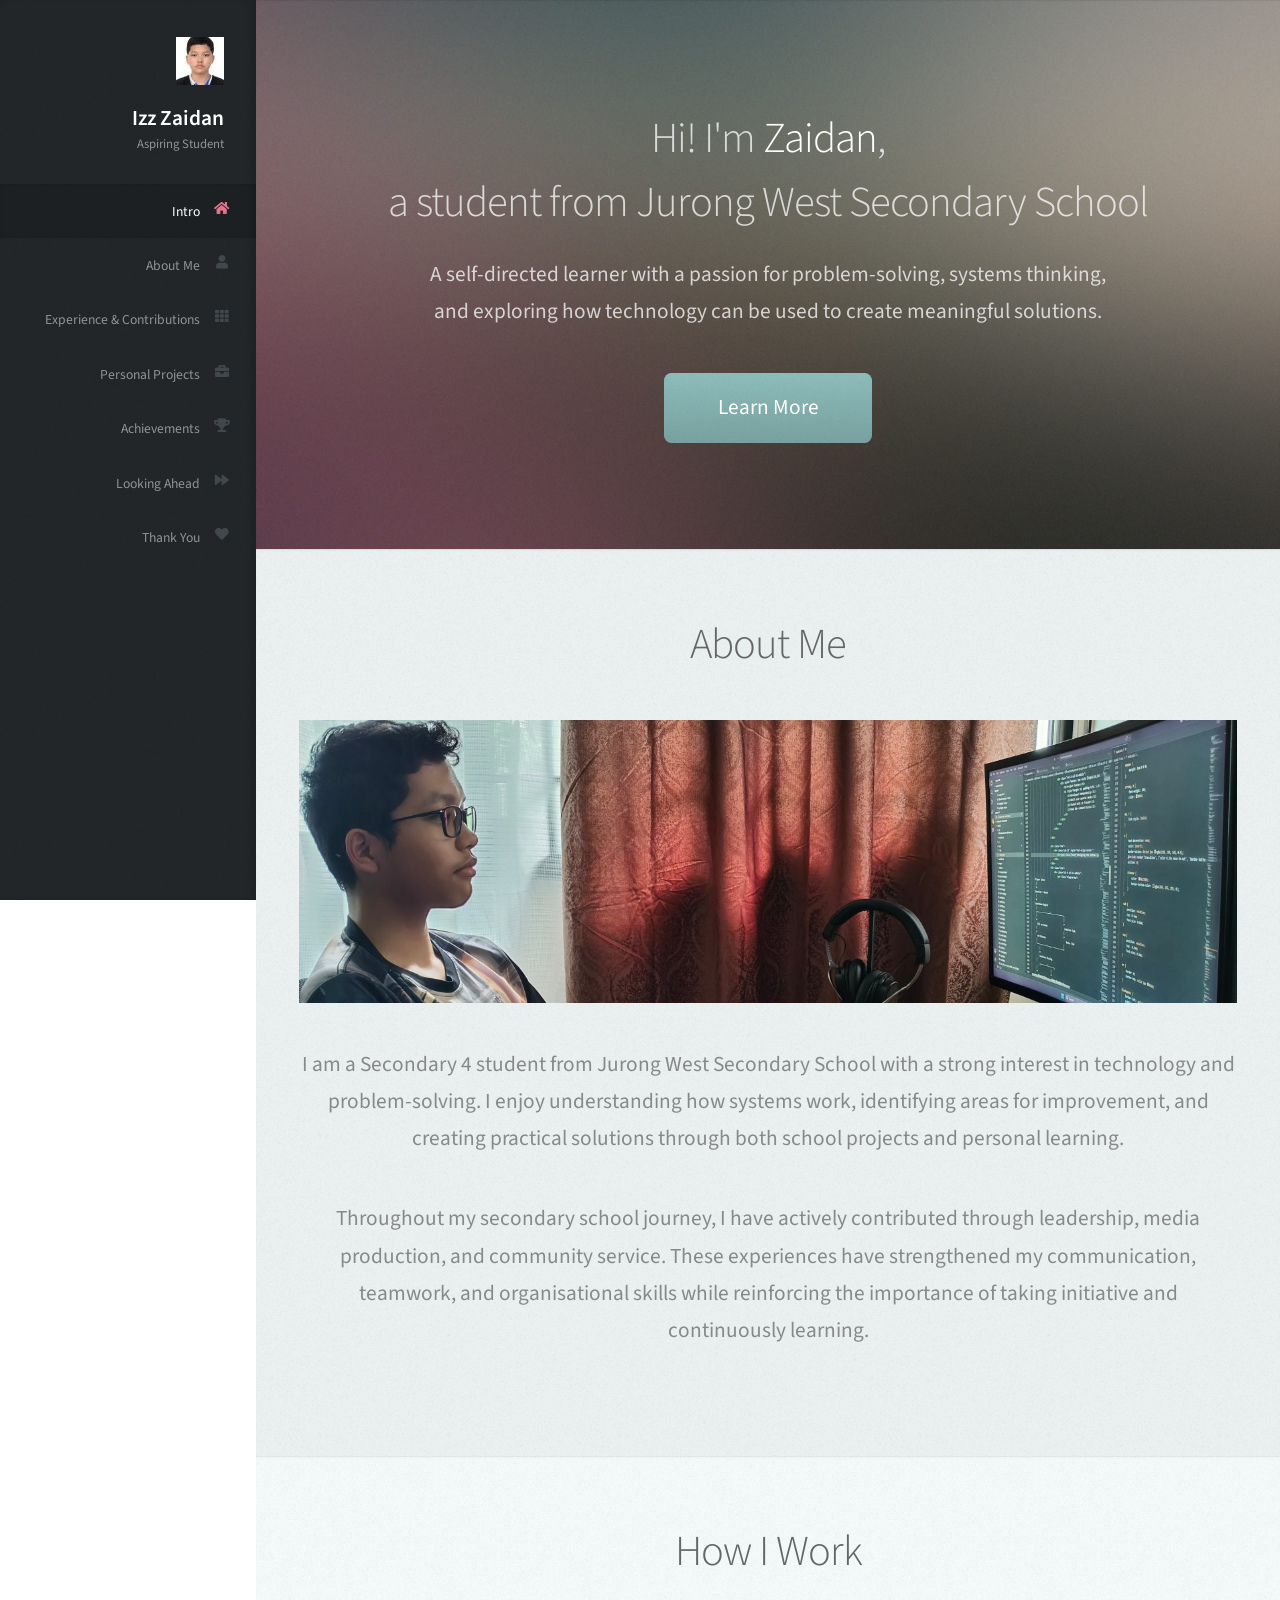
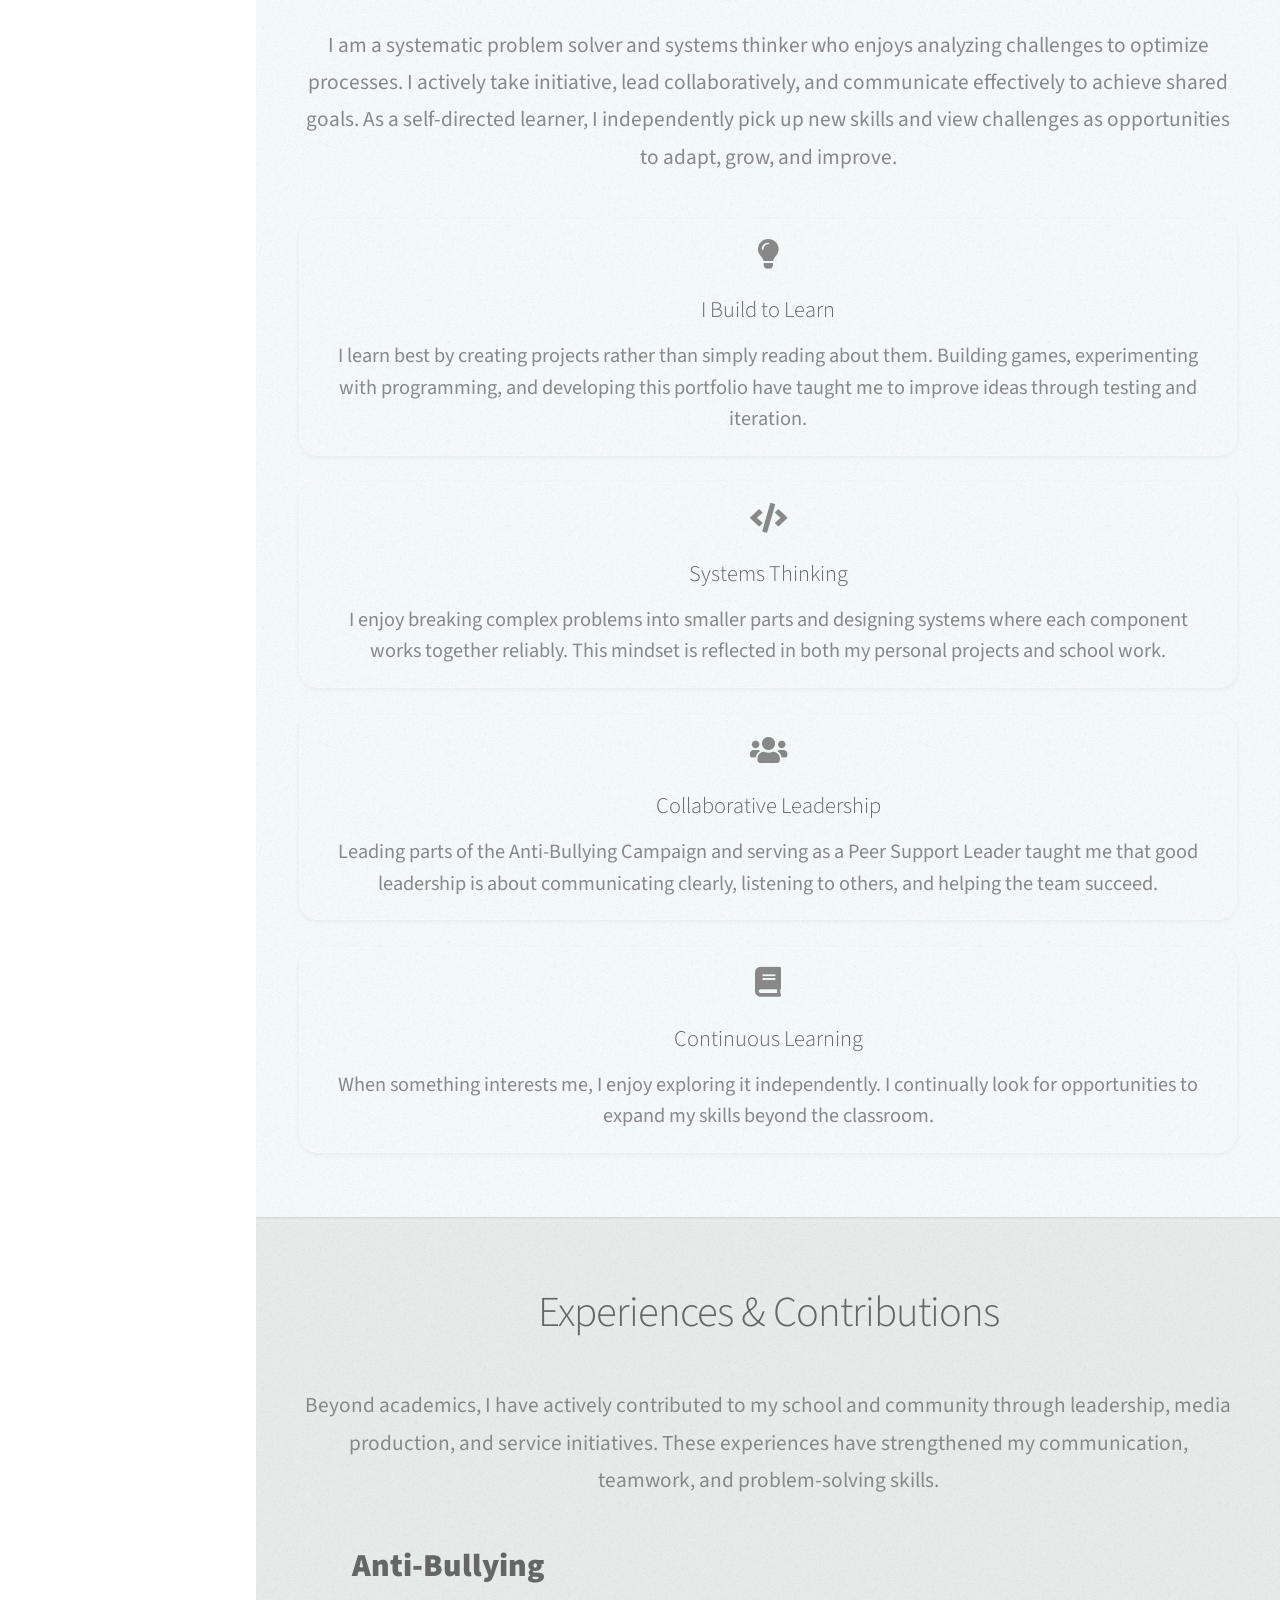
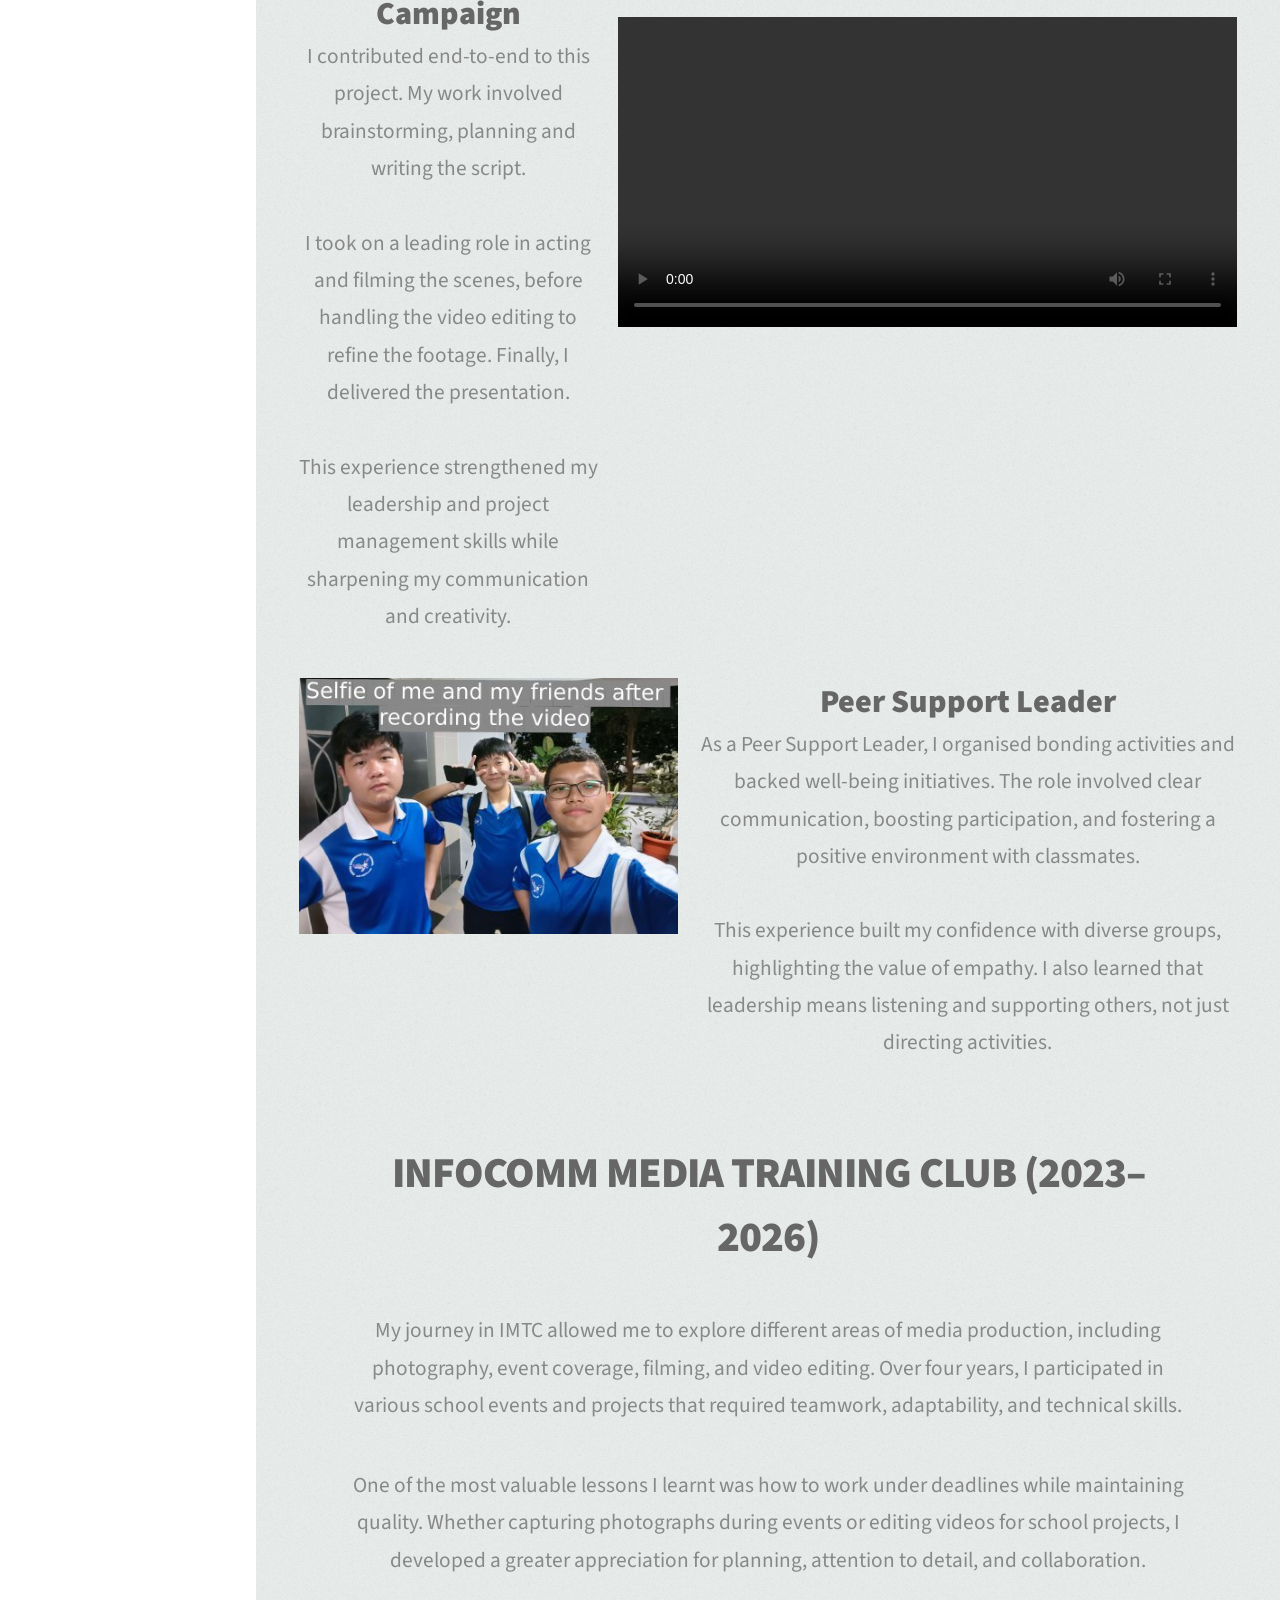
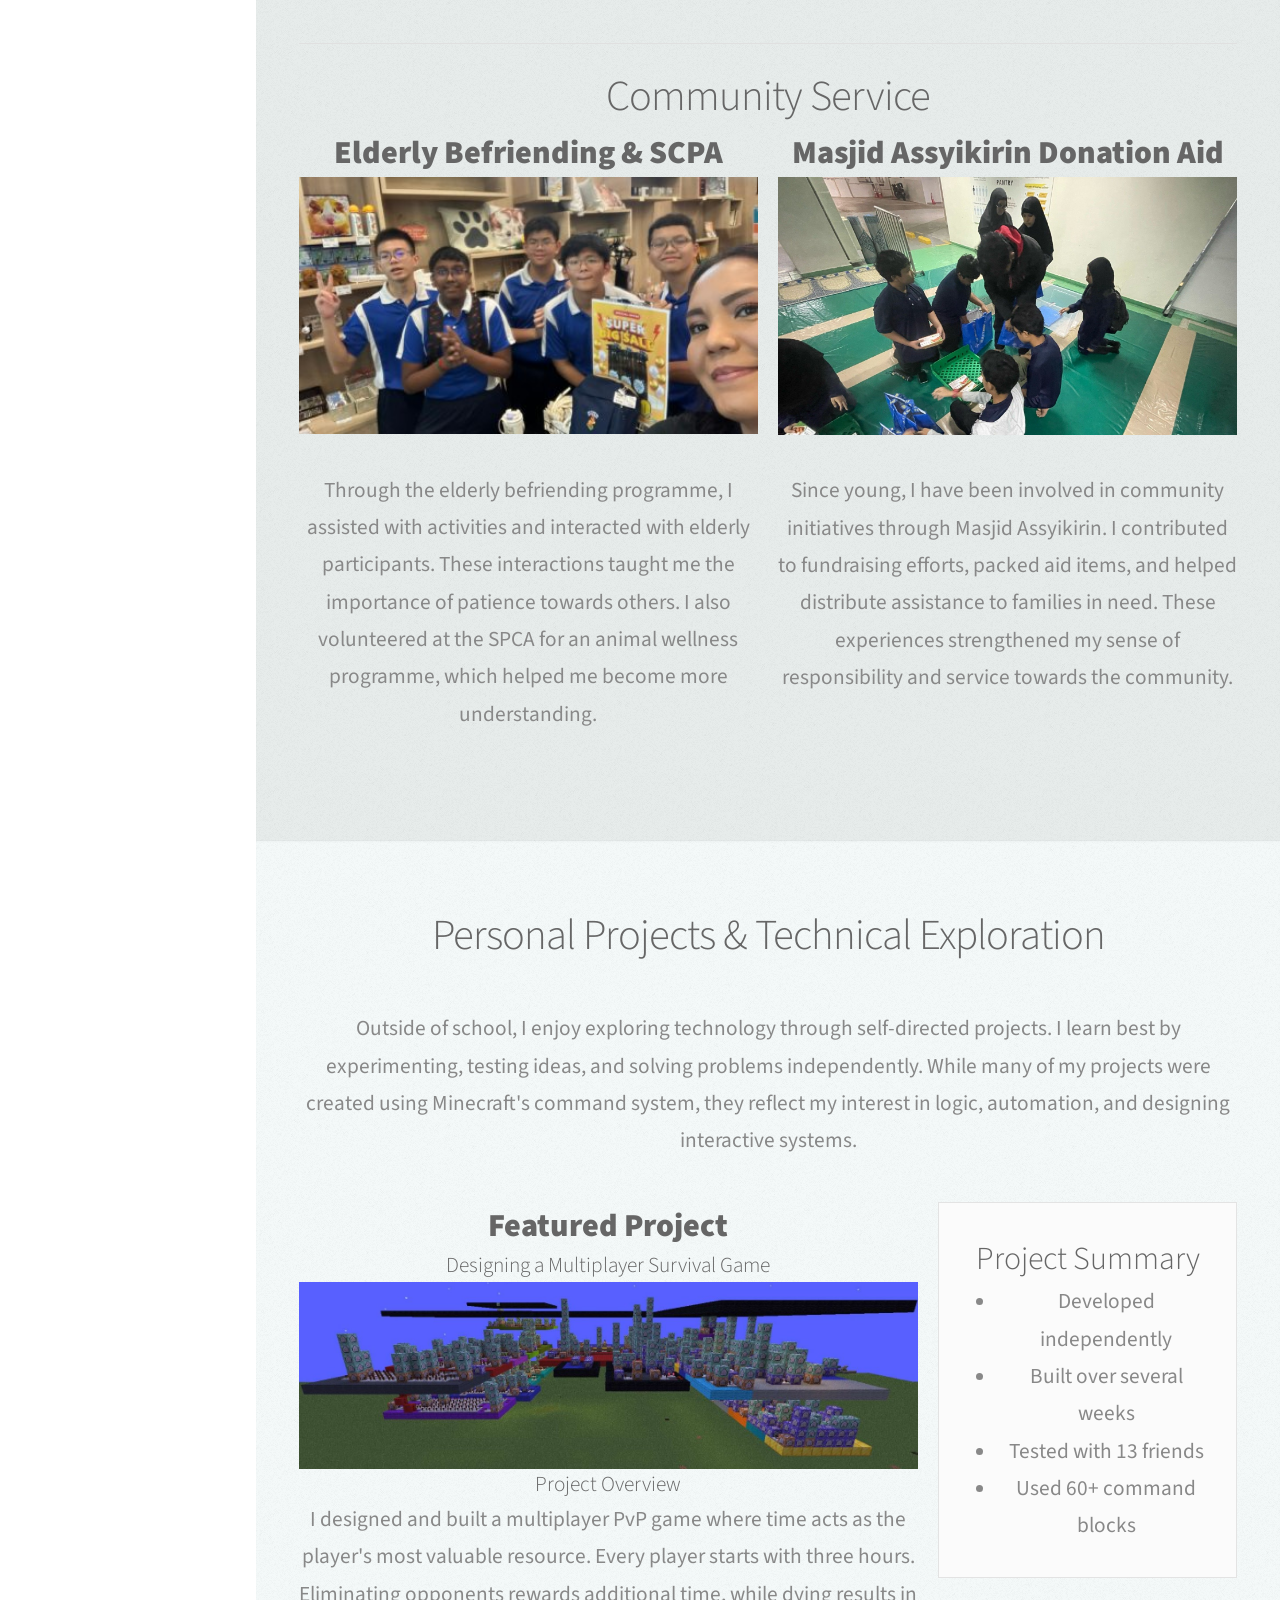
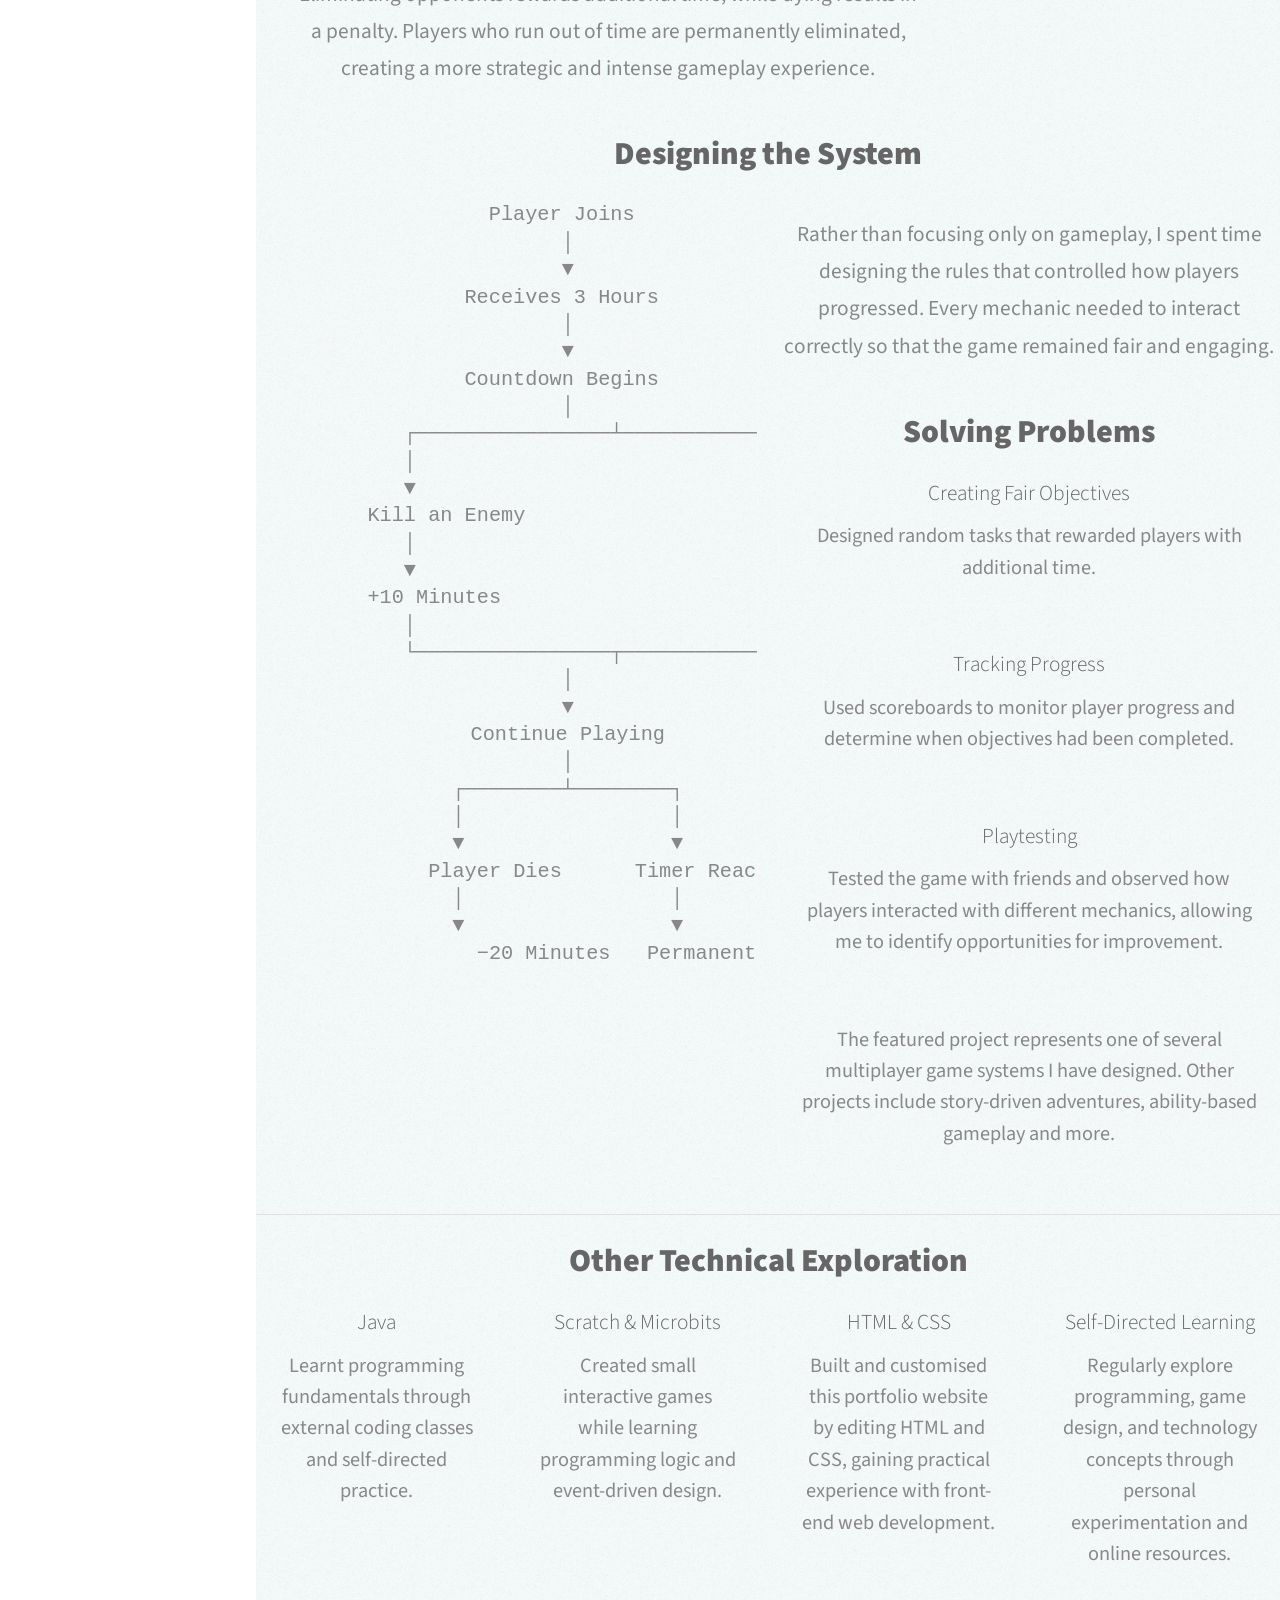
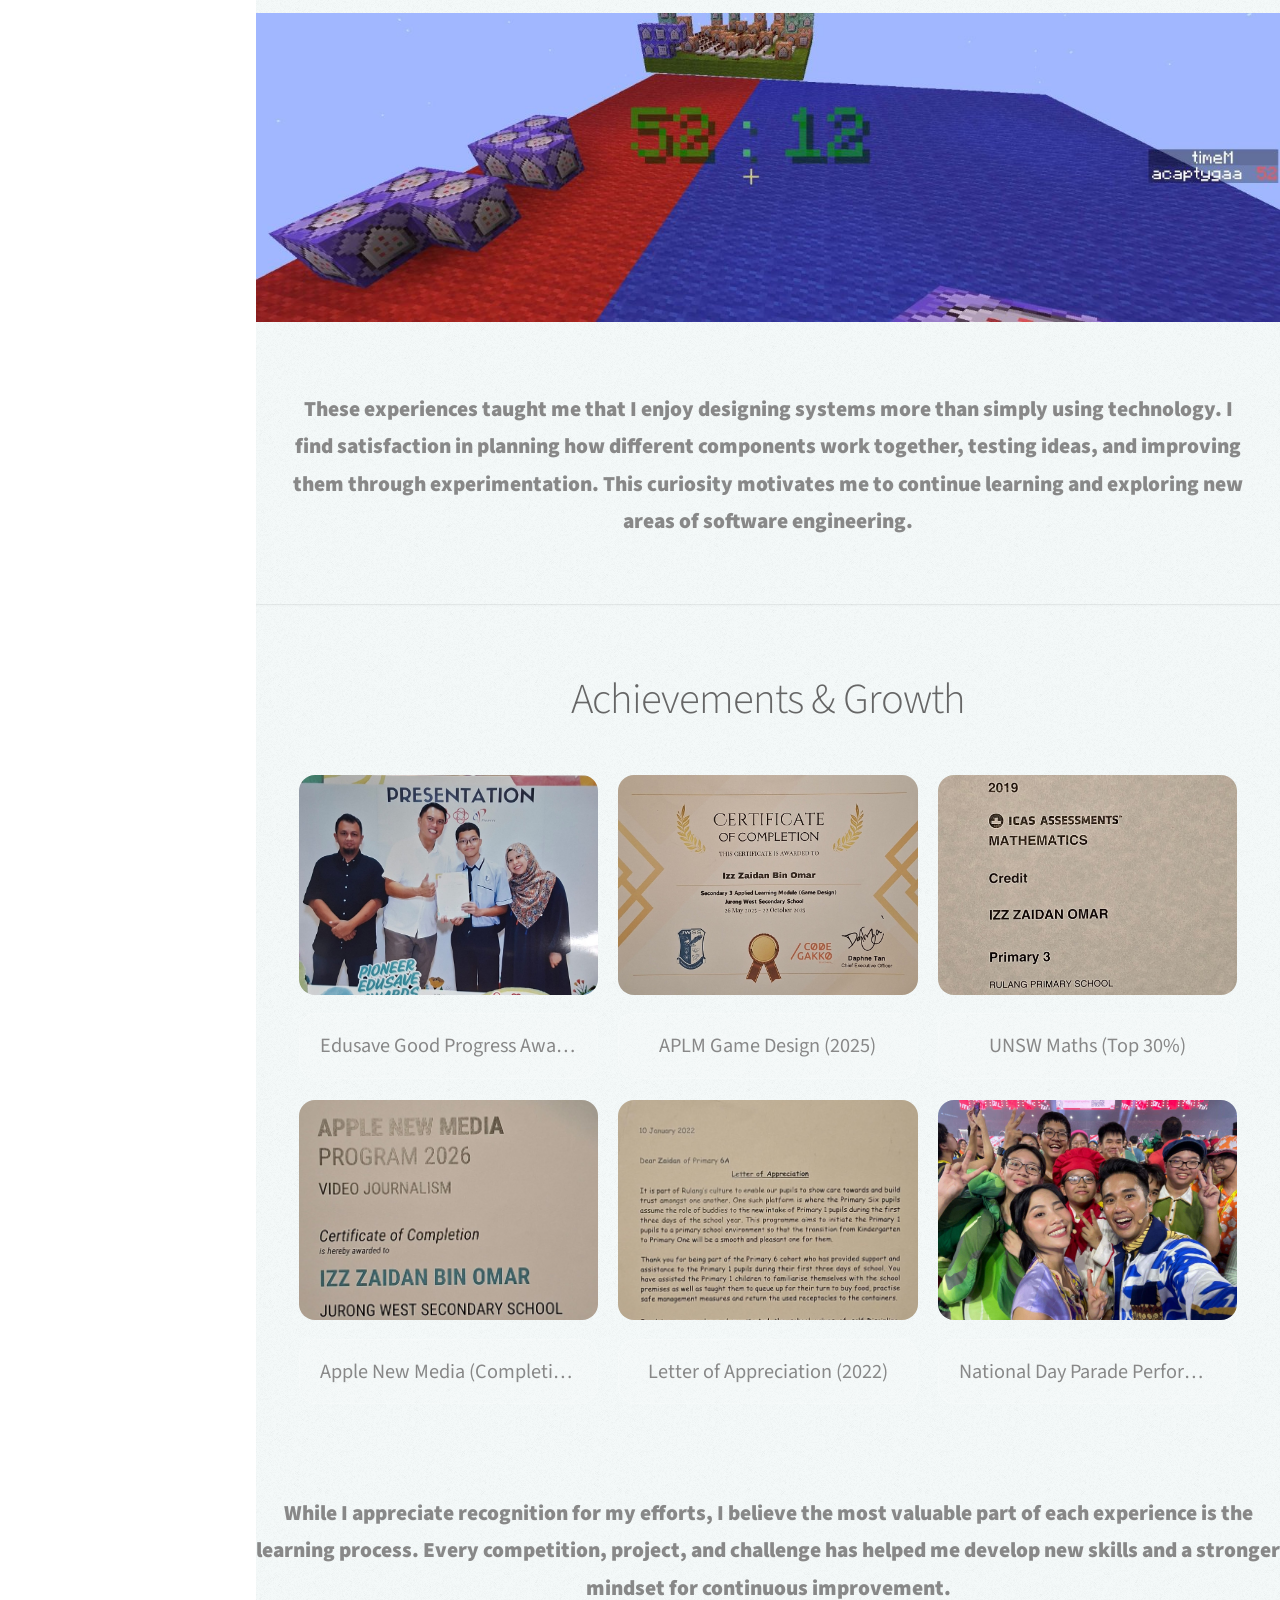
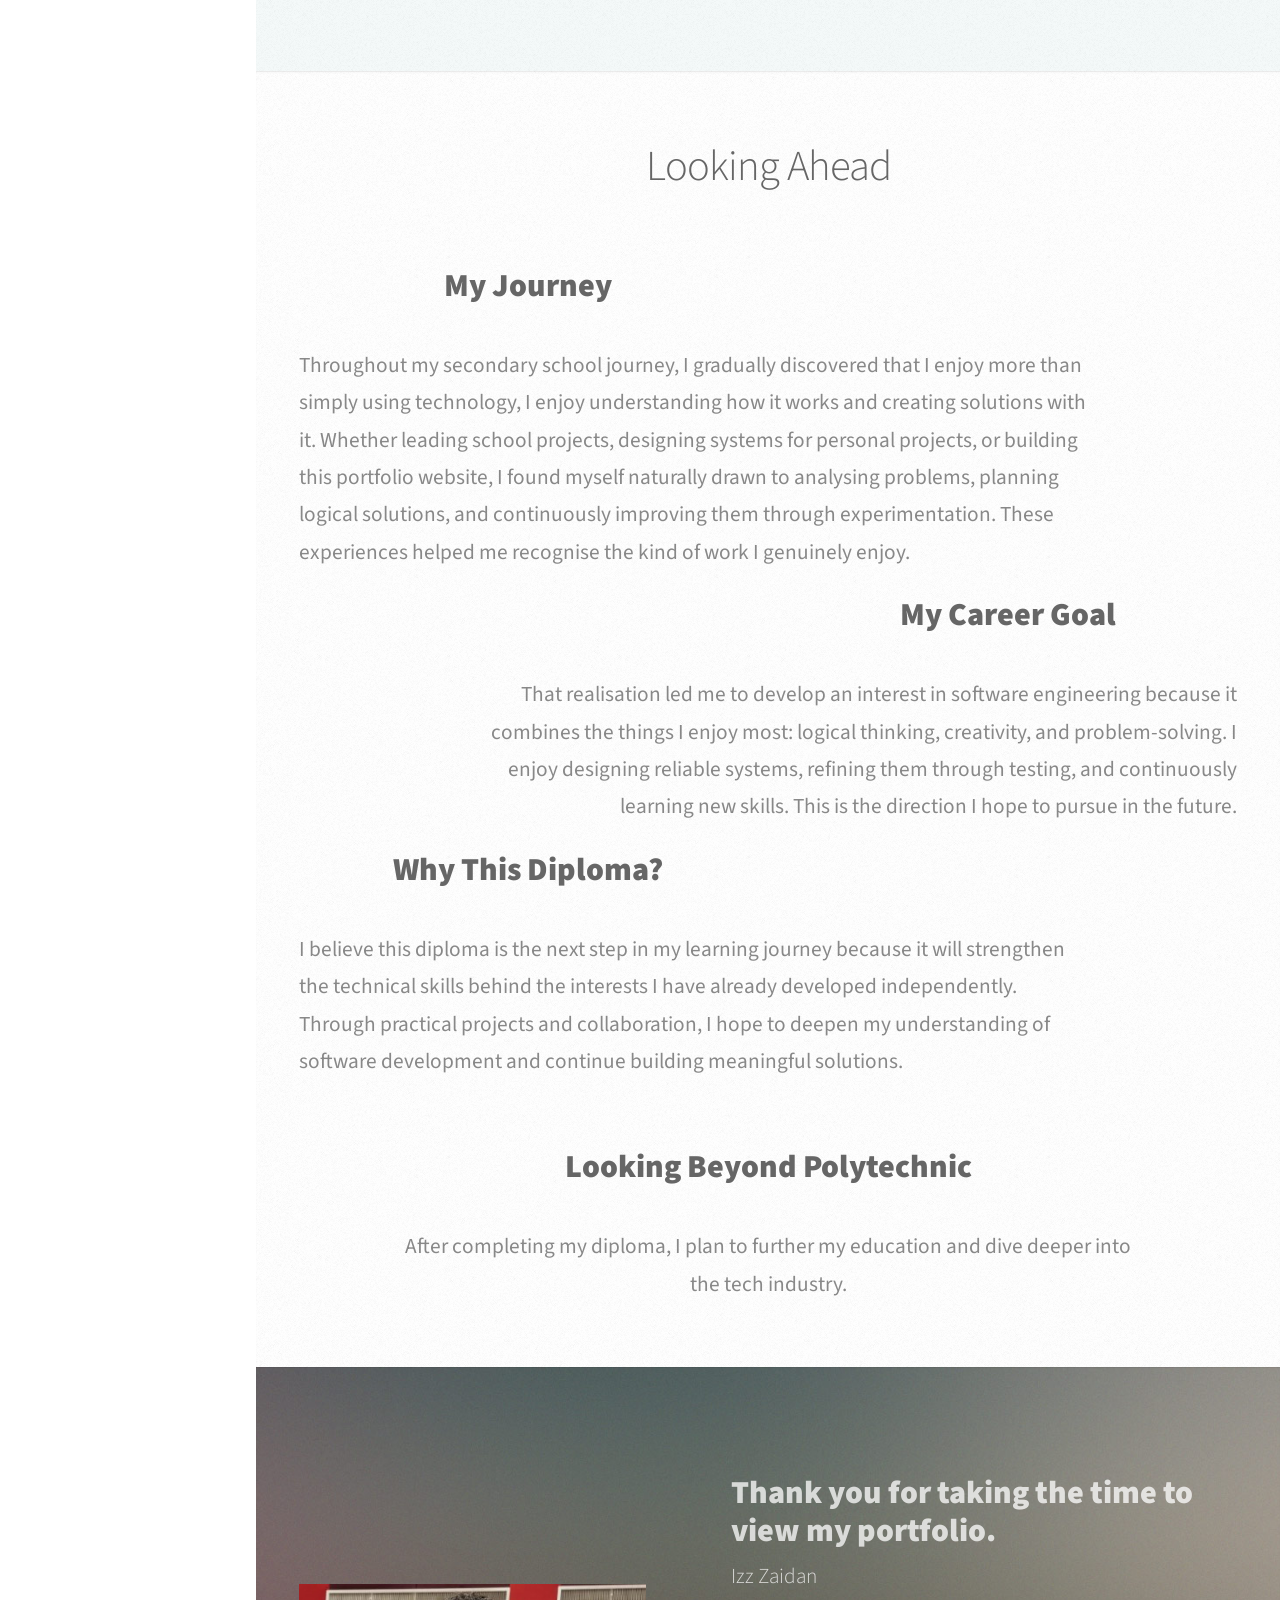
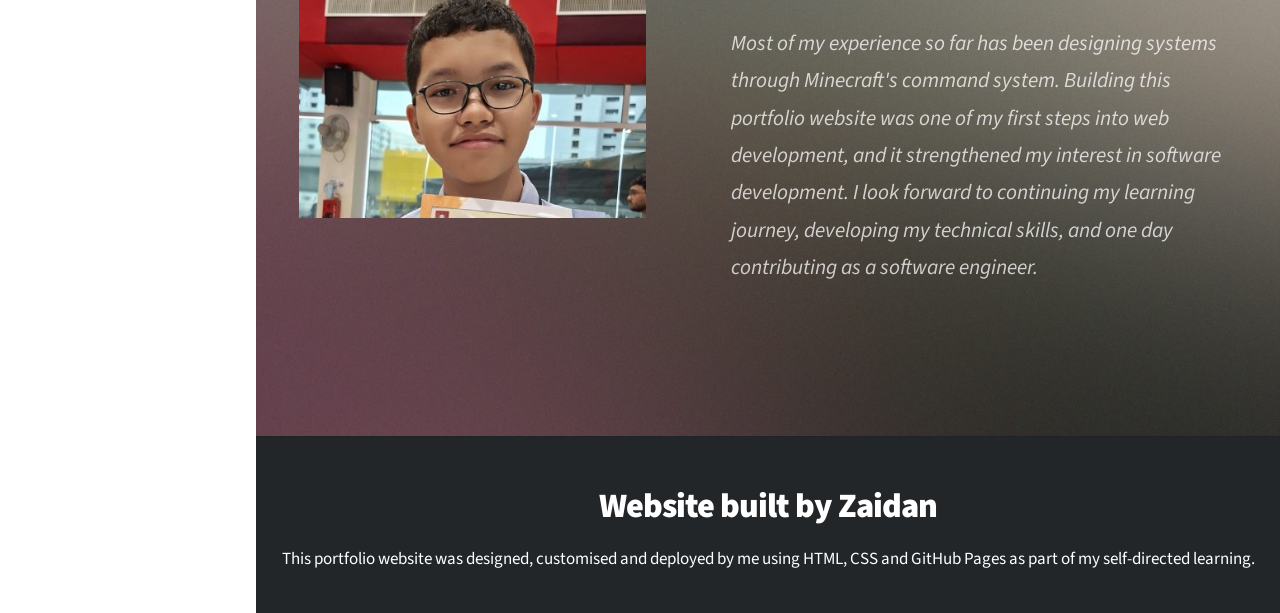
==== commit 7f9d7b60: "Final Update" ====
--- a/index.html
+++ b/index.html
@@ -22,7 +22,7 @@
 						<div id="logo">
 							<span class="image avatar48"><img src="images/avatar.jpg" alt="" /></span>
 							<h1 id="title">Izz Zaidan</h1>
-							<p>Aspiring ICT Student</p>
+							<p>Aspiring Student</p>
 						</div>
 
 					<!-- Nav -->
@@ -515,7 +515,7 @@
 							<div class="col-7 col-12-mobile" style="text-align: left; padding-left: 2.5em;">
 								<h3 style="line-height: 1.2; margin: 0;"><span class="heavy">Thank you for taking the time to view my portfolio.</span></h3>
 								<h4 style="margin-top: 0.5em;">Izz Zaidan</h4>
-								<p style="margin-top: 1.5em; font-style: italic;">I look forward to continuing my learning journey in ICT and contributing meaningfully through technology.</p>
+								<p style="margin-top: 1.5em; font-style: italic;">Most of my experience so far has been designing systems through Minecraft's command system. Building this portfolio website was one of my first steps into web development, and it strengthened my interest in software development. I look forward to continuing my learning journey, developing my technical skills, and one day contributing as a software engineer.</p>
 							</div>
 						</div>
 					</div>
@@ -533,7 +533,7 @@
 			<li style="margin: 0; padding: 0;">
 				<!-- Inherits the parent color automatically -->
 				<h2 style="color: inherit; margin: 0 0 0.4em 0; line-height: 1.2;"><span class="heavy">Website built by Zaidan</span></h2>
-				<p style="color: inherit; margin: 0; padding: 0;">This portfolio was developed and customised by me using HTML and CSS as part of my self-directed learning.</p>
+				<p style="color: inherit; margin: 0; padding: 0;">This portfolio website was designed, customised and deployed by me using HTML, CSS and GitHub Pages as part of my self-directed learning.</p>
 			</li>
 		</ul>
 	</div>
@@ -553,4 +553,4 @@
 			<script src="assets/js/main.js"></script>
 
 	</body>
-</html>+</html>
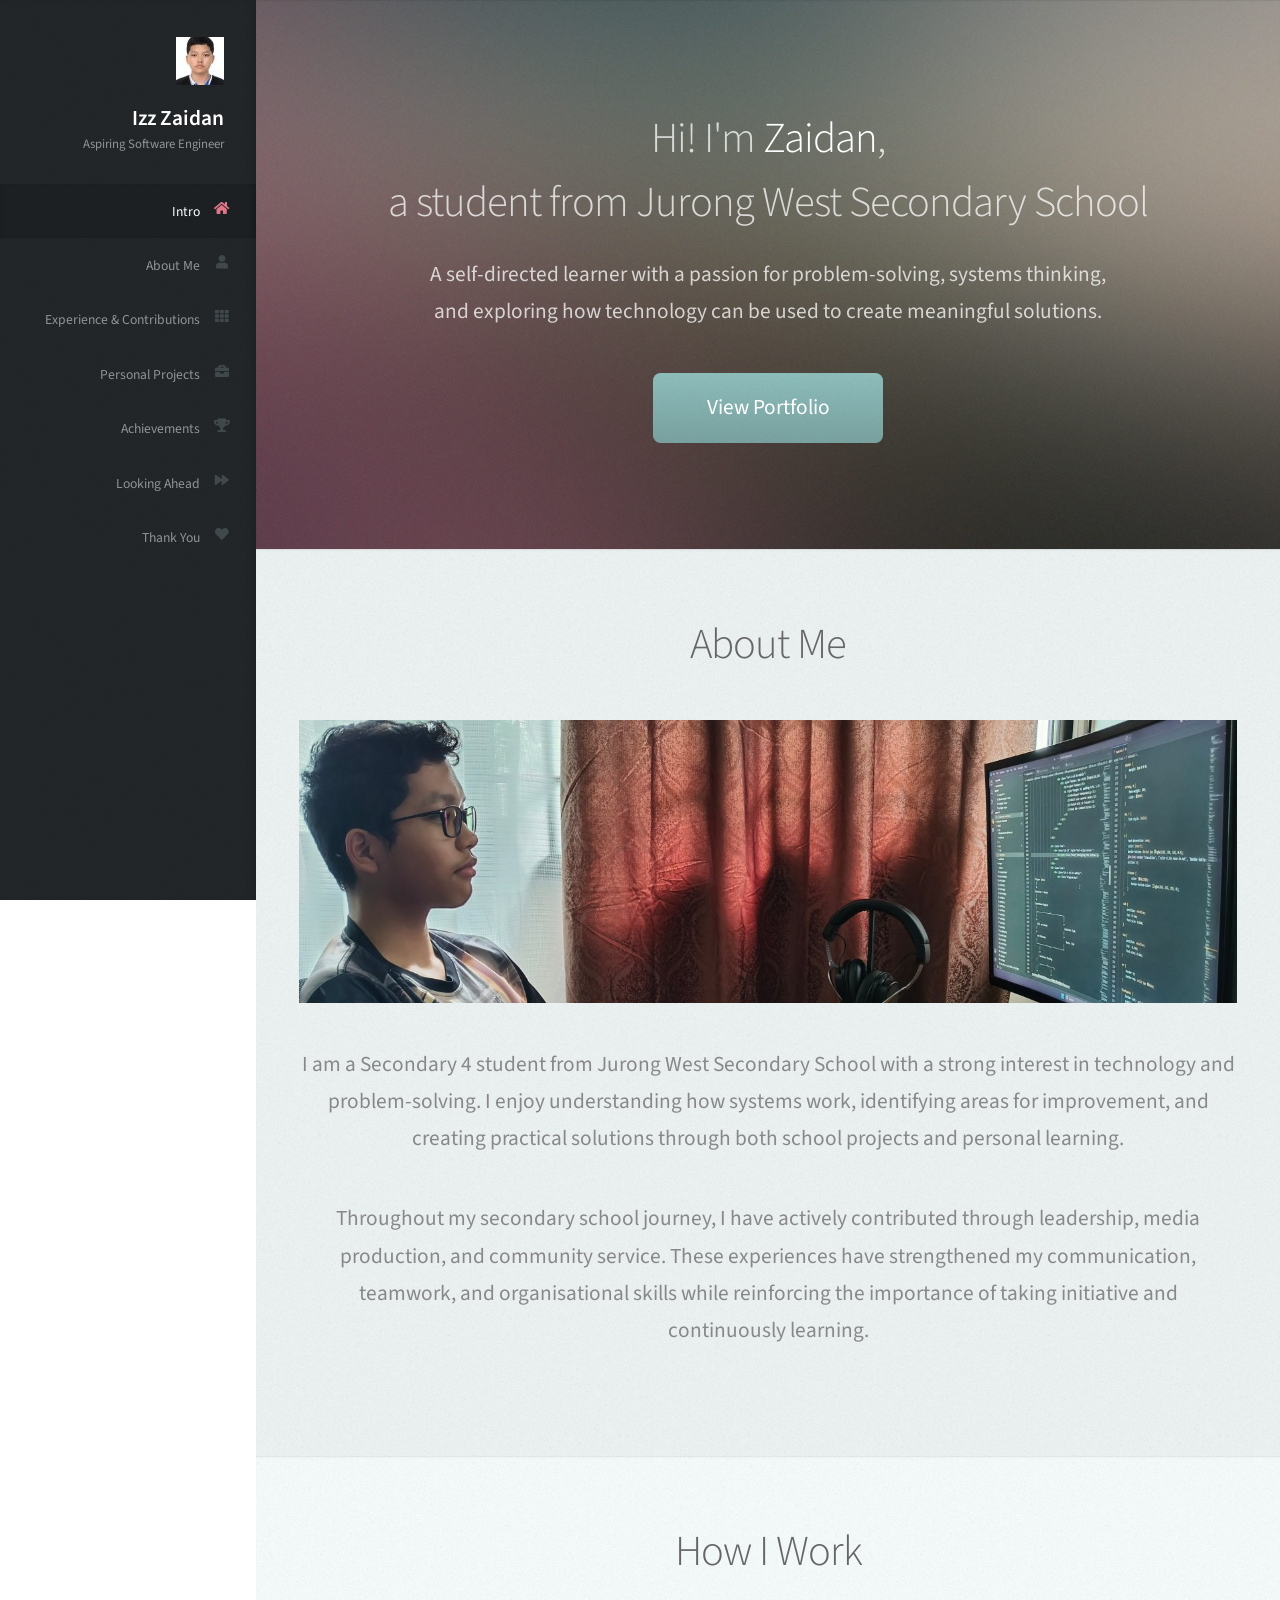
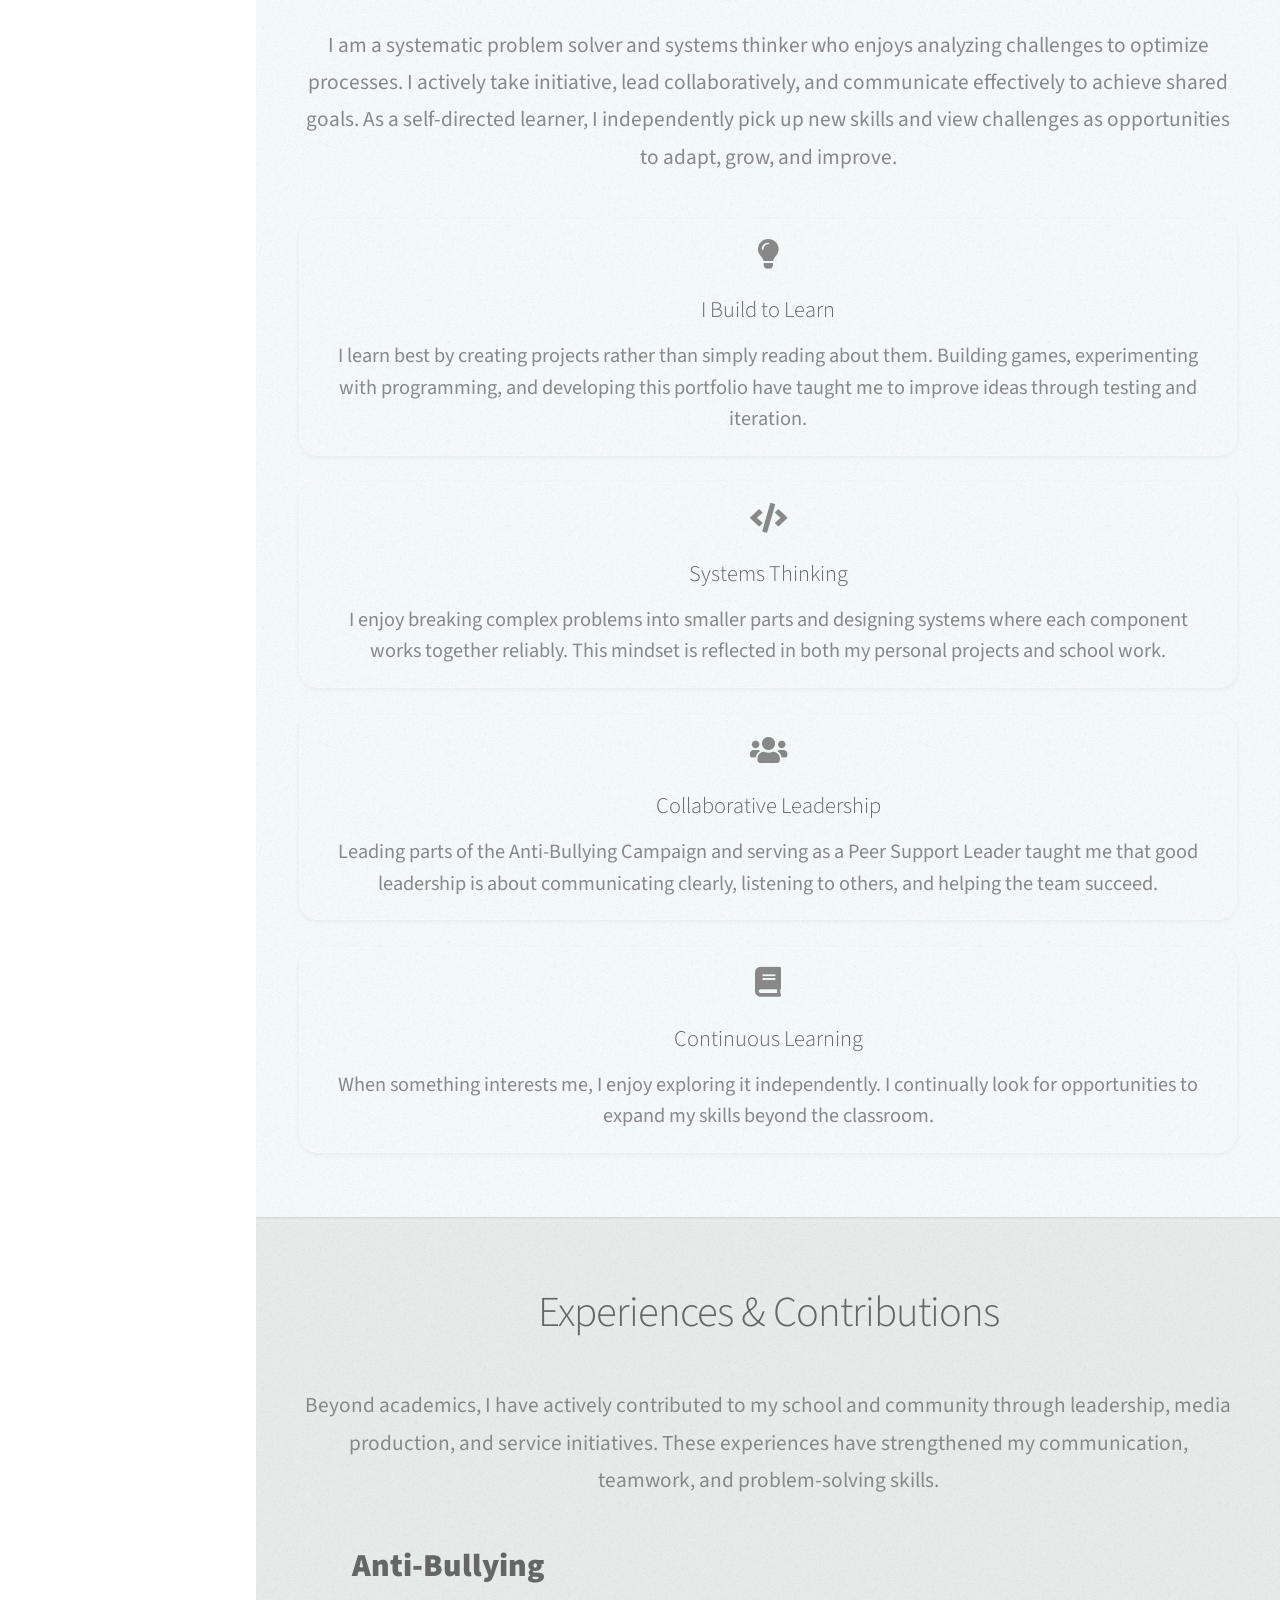
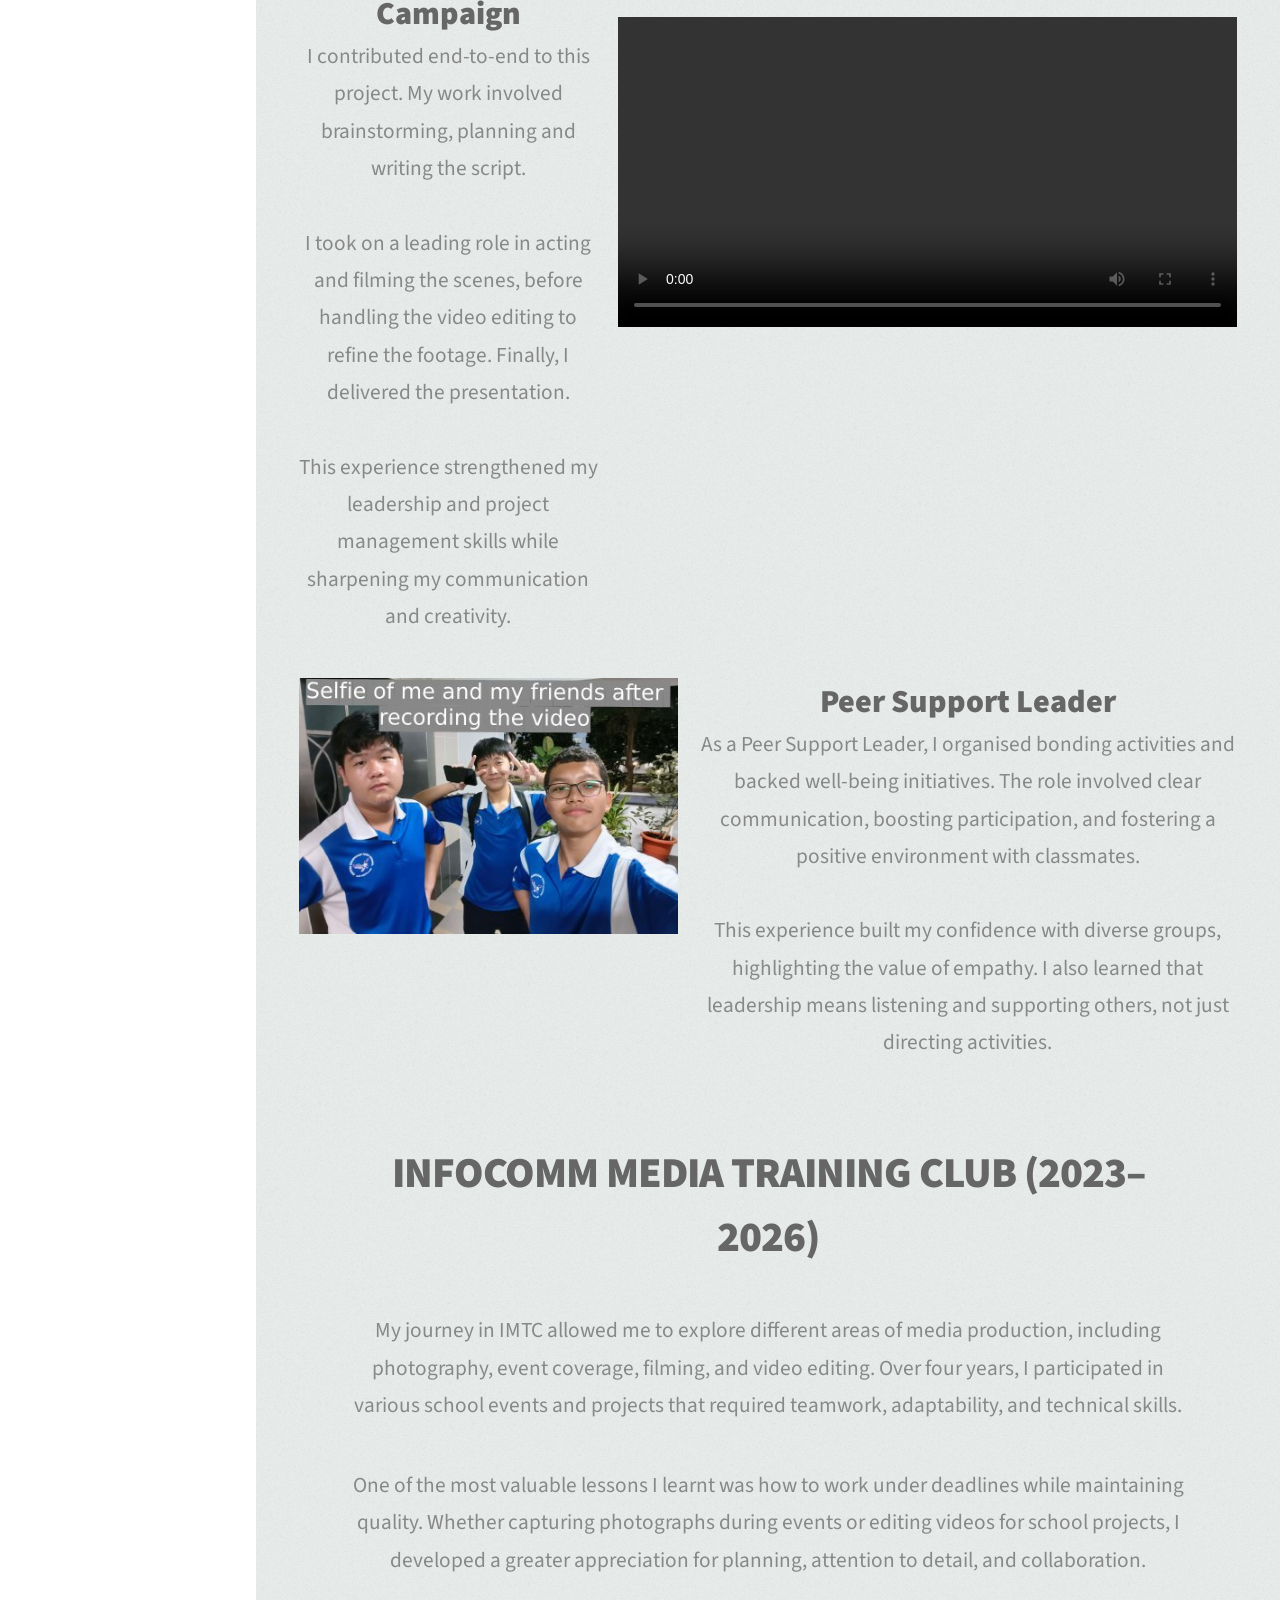
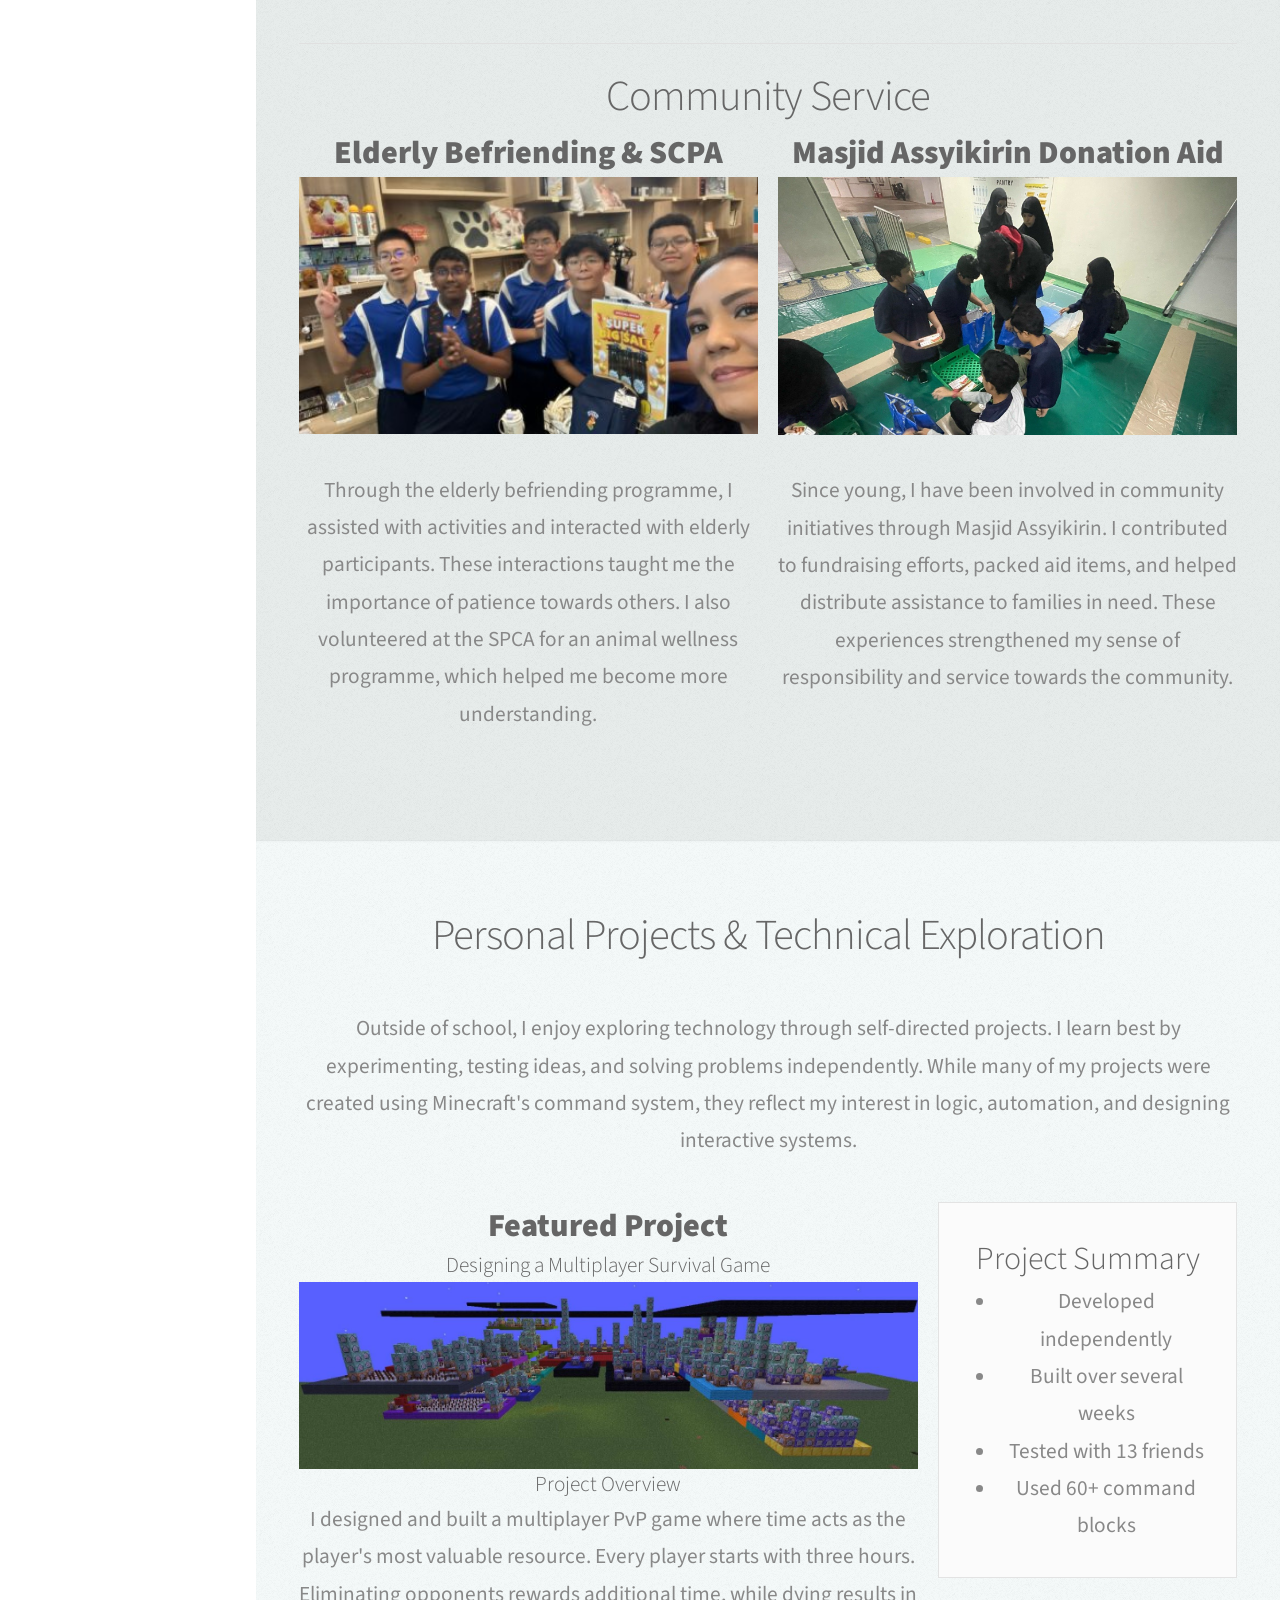
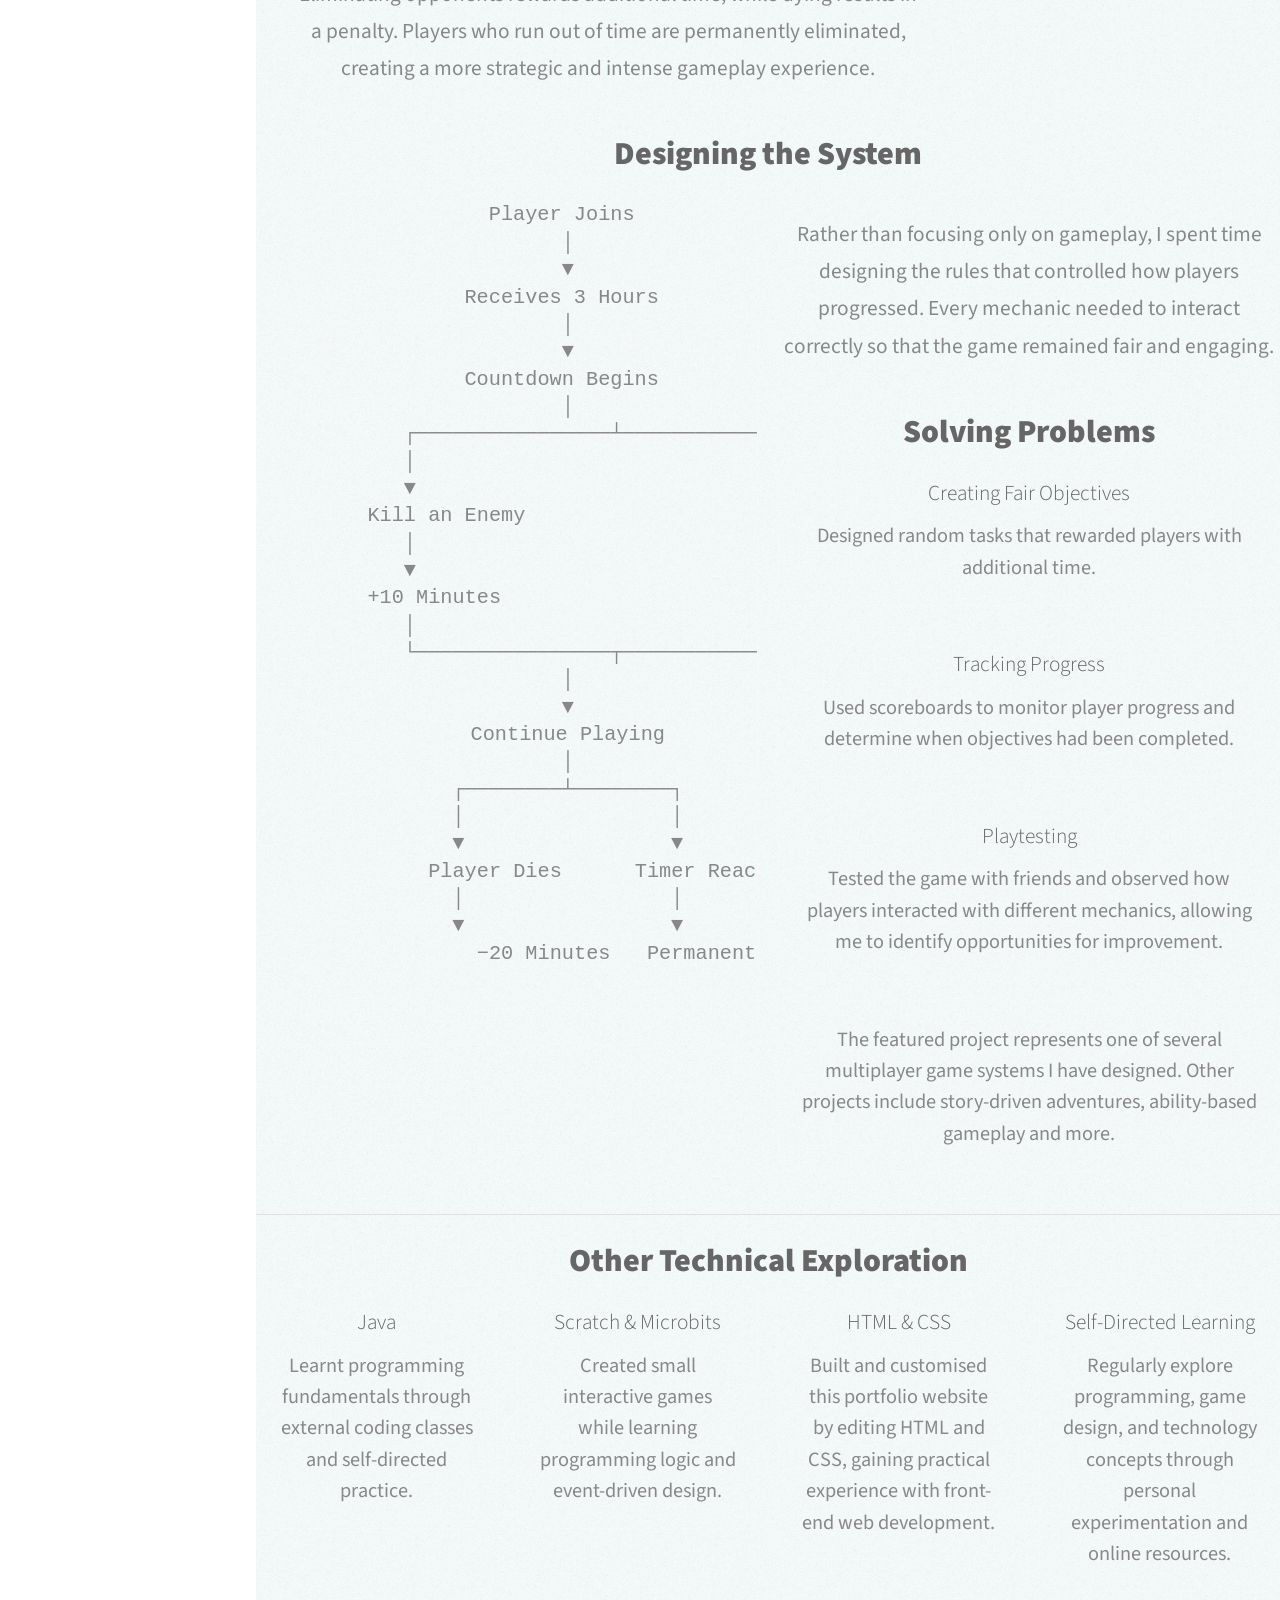
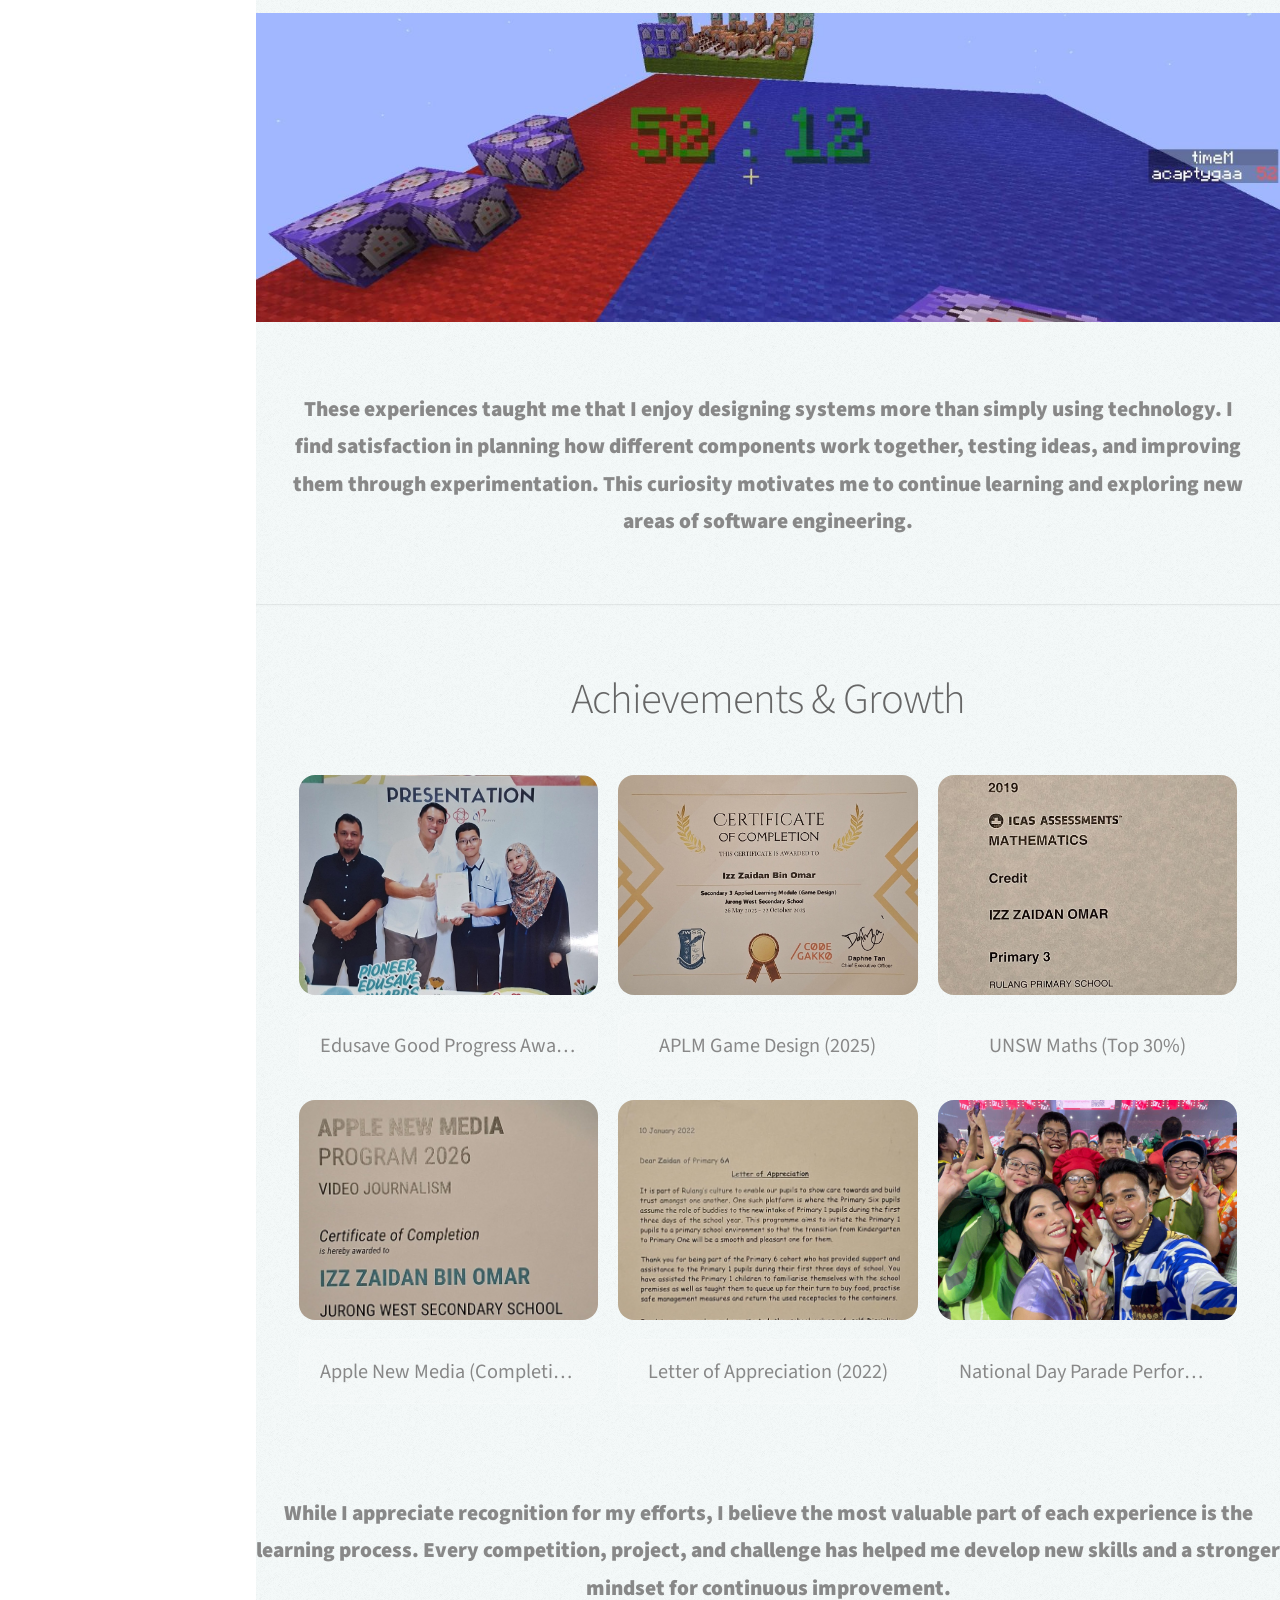
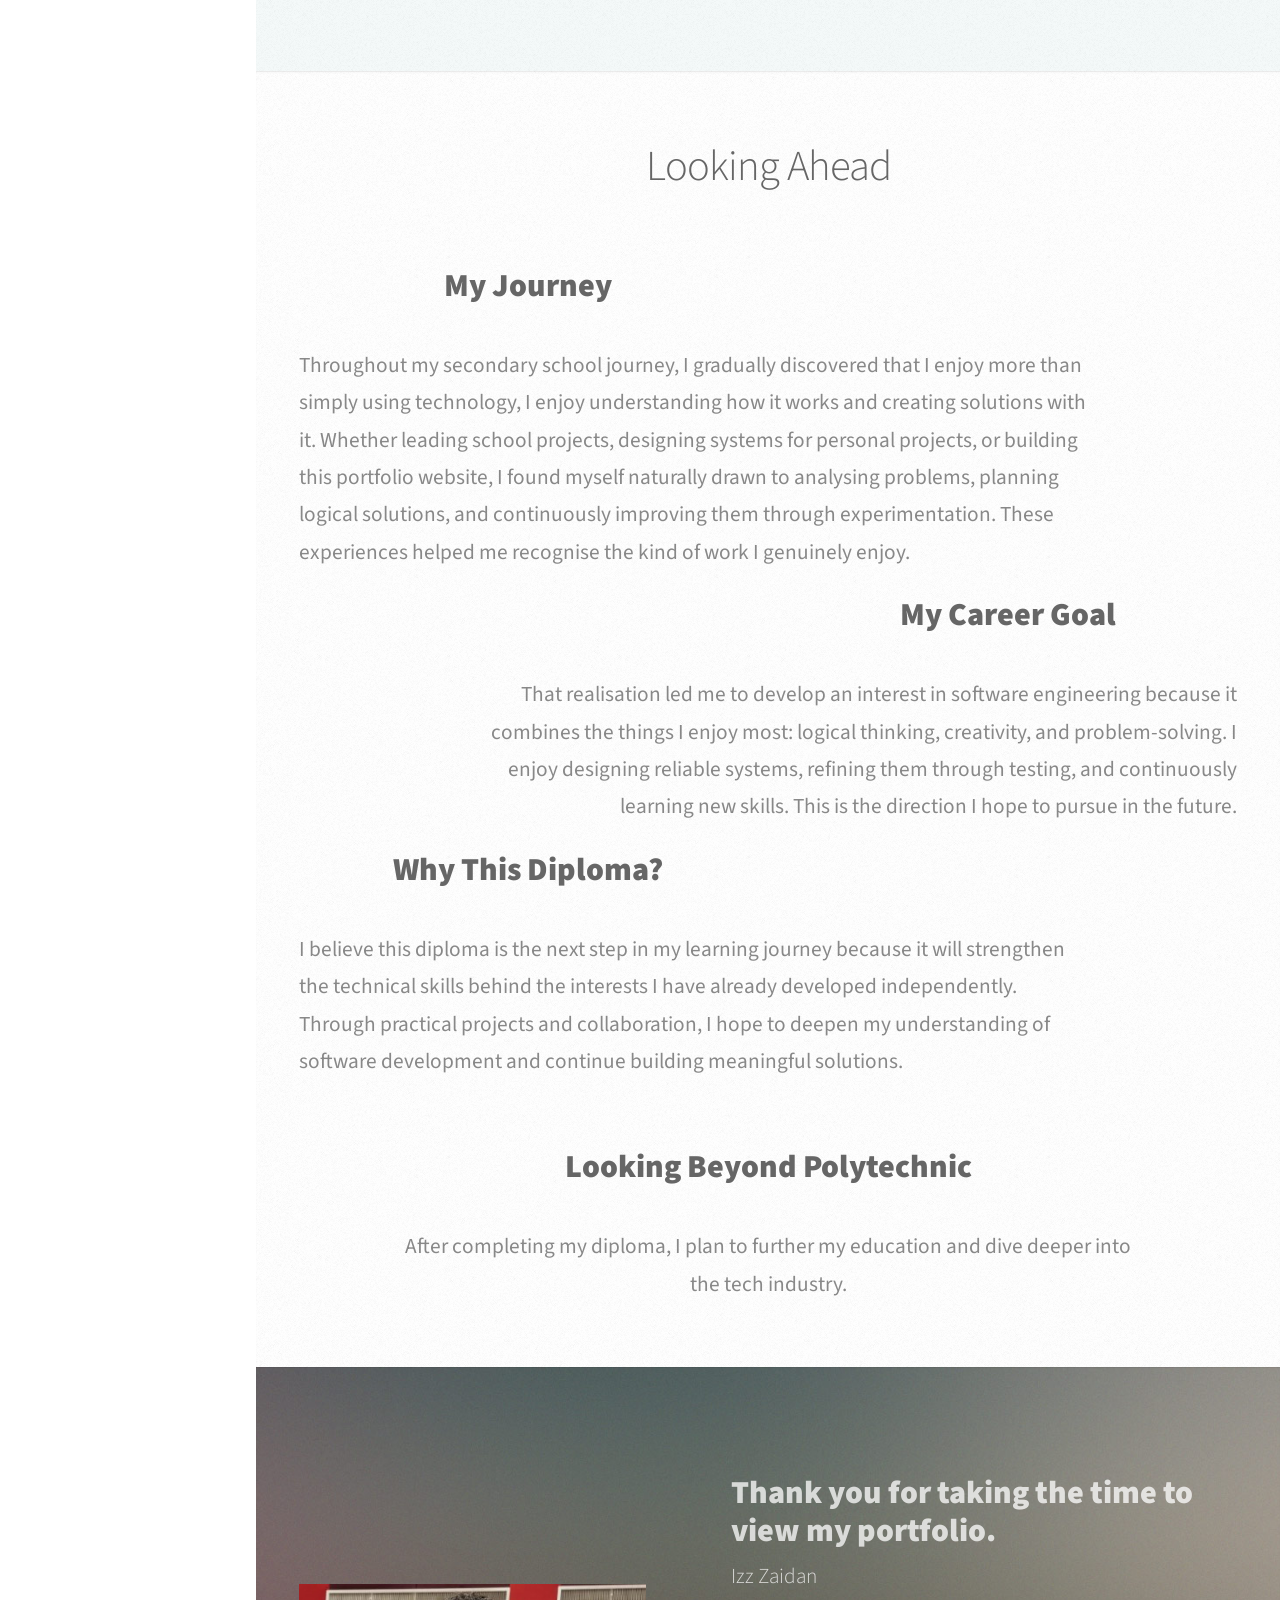
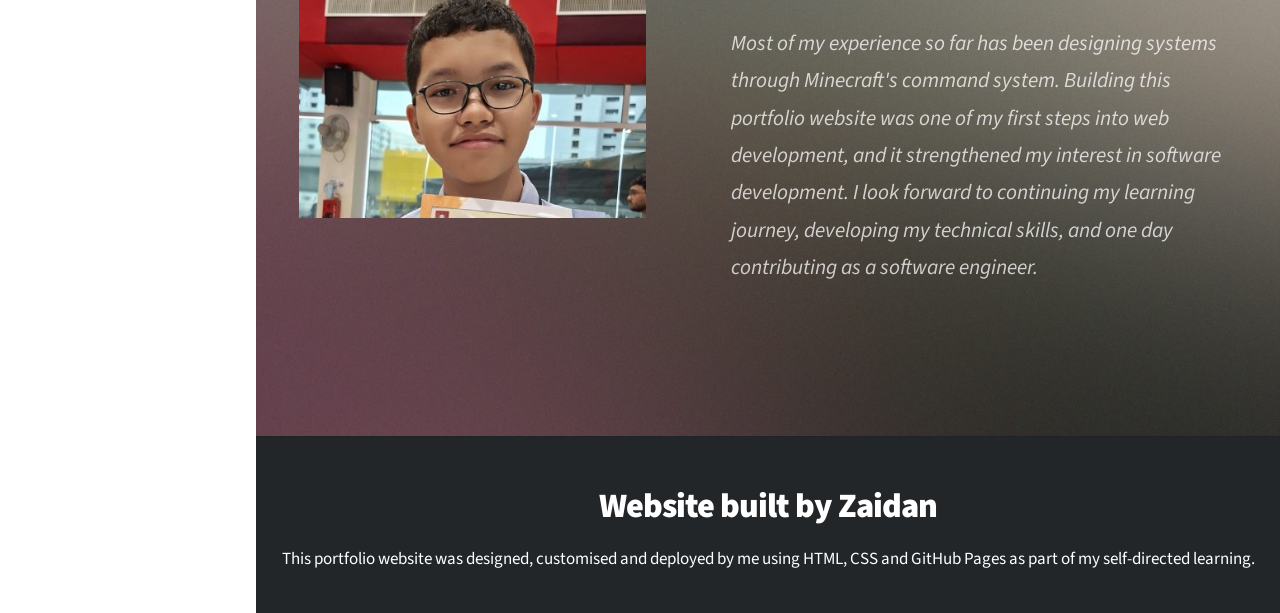
==== commit 45ed906d: "FINAL FINAL UPDATE" ====
--- a/index.html
+++ b/index.html
@@ -1,12 +1,11 @@
 ﻿<!DOCTYPE HTML>
 <!--
-	Prologue by HTML5 UP
-	html5up.net | @ajlkn
-	Free for personal and commercial use under the CCA 3.0 license (html5up.net/license)
+Yoooooooooooooo, welcome back to another Zaidans coding video. The code contains malicious malware that attacks those who try to copy my portfolio, so I personally wouldn't risk it.
+I mean, you spent so much time on your own portfolio, and I trusted you enough to show my portfolio to you, so like, whats the point in copying it right? :laughing_emoji: :laughing_emoji: 
 -->
 <html>
 	<head>
-		<title>MY JWSS PORTFOLIO</title>
+		<title>Izz Zaidan | Portfolio</title>
 		<meta charset="utf-8" />
 		<meta name="viewport" content="width=device-width, initial-scale=1, user-scalable=no" />
 		<link rel="stylesheet" href="assets/css/main.css" />
@@ -22,7 +21,7 @@
 						<div id="logo">
 							<span class="image avatar48"><img src="images/avatar.jpg" alt="" /></span>
 							<h1 id="title">Izz Zaidan</h1>
-							<p>Aspiring Student</p>
+							<p>Aspiring Software Engineer</p>
 						</div>
 
 					<!-- Nav -->
@@ -65,7 +64,7 @@
 							</header>
 
 							<footer>
-								<a href="#about" class="button scrolly">Learn More</a>
+								<a href="#about" class="button scrolly">View Portfolio</a>
 							</footer>
 
 						</div>
@@ -420,7 +419,6 @@
 
 					</section>
 
-				<!-- Why Computing? -->
 					<section id="why-computing" class="five	">
 						<div class="container">
 
@@ -446,7 +444,6 @@
 								</div>
 							</div>
 
-							<!-- 1. Header Row (Kept exactly in its original position) -->
 							<div class="row" style="margin-top: 0em;">
 								<div class="col-6 col-12-mobile"></div>
 								<div class="col-6 col-12-mobile" style="text-align: center;">
@@ -504,14 +501,12 @@
 					<div class="container">
 						<div class="row" style="align-items: center;">
 							
-							<!-- Left Side: Image Column (col-5) -->
-							<!-- Using padding-right to create a clean gap between the image and text -->
+
 							<div class="col-5 col-12-mobile" style="padding-right: 1.5em;">
 									<div class="image fit"><img src="images/thanks.jpg" alt="Closing placeholder" /></div>
 							</div>
 
-							<!-- Right Side: Text Column (col-7) -->
-							<!-- Set to text-align: left with padding-left for a clean layout layout look -->
+
 							<div class="col-7 col-12-mobile" style="text-align: left; padding-left: 2.5em;">
 								<h3 style="line-height: 1.2; margin: 0;"><span class="heavy">Thank you for taking the time to view my portfolio.</span></h3>
 								<h4 style="margin-top: 0.5em;">Izz Zaidan</h4>
@@ -522,16 +517,13 @@
 				</section>
 
 			
-				<!-- Footer -->
-<!-- Added inline padding styles directly to the footer wrapper to force the gap to shrink -->
-<!-- background-color changes the wrapper box; color changes the text elements inside it -->
+
 <div id="footer" style="background-color: #222629 !important; color: #ffffff !important; padding-top: 3em; padding-bottom: 2em !important; margin: 0;">
 
 	<!-- Credits -->
 	<div class="container" style="padding: 0; margin: 0 auto;">
 		<ul class="credits" style="margin: 0; padding: 0; list-style: none; text-align: center;">
 			<li style="margin: 0; padding: 0;">
-				<!-- Inherits the parent color automatically -->
 				<h2 style="color: inherit; margin: 0 0 0.4em 0; line-height: 1.2;"><span class="heavy">Website built by Zaidan</span></h2>
 				<p style="color: inherit; margin: 0; padding: 0;">This portfolio website was designed, customised and deployed by me using HTML, CSS and GitHub Pages as part of my self-directed learning.</p>
 			</li>
